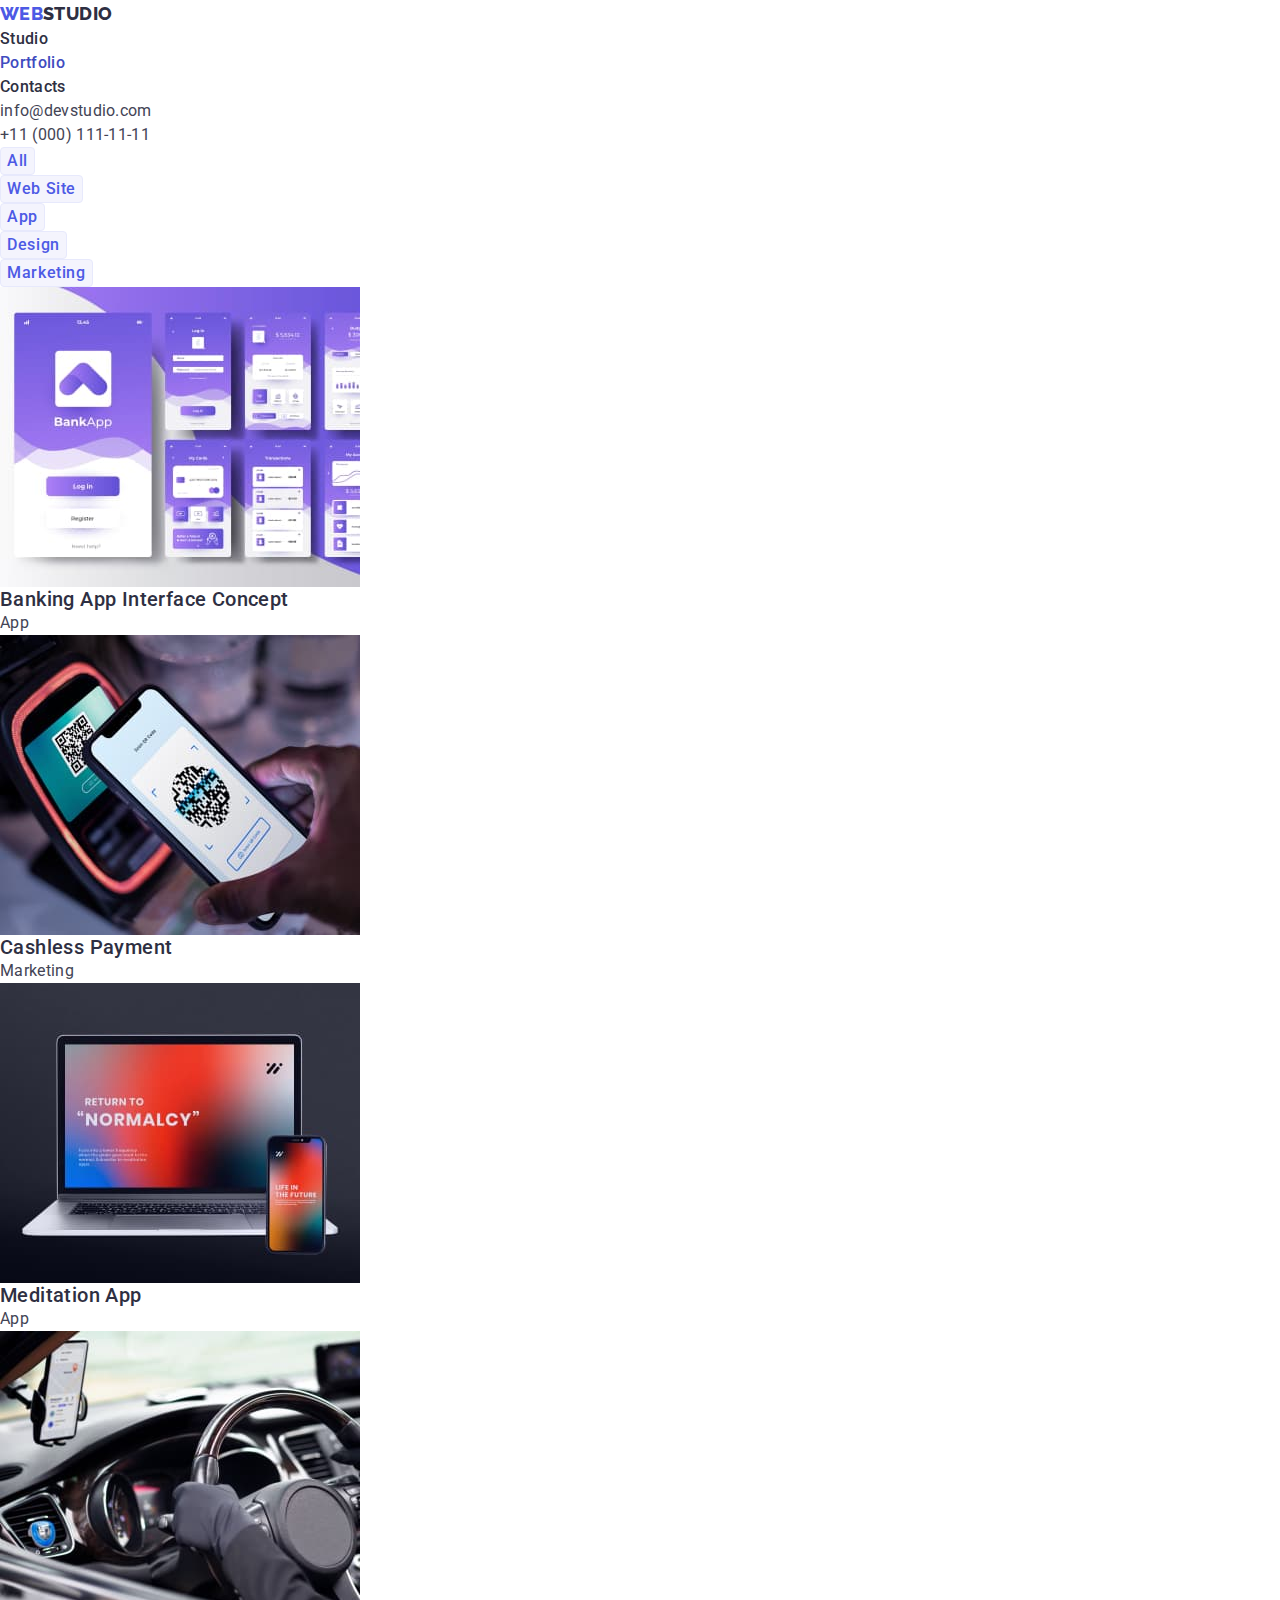
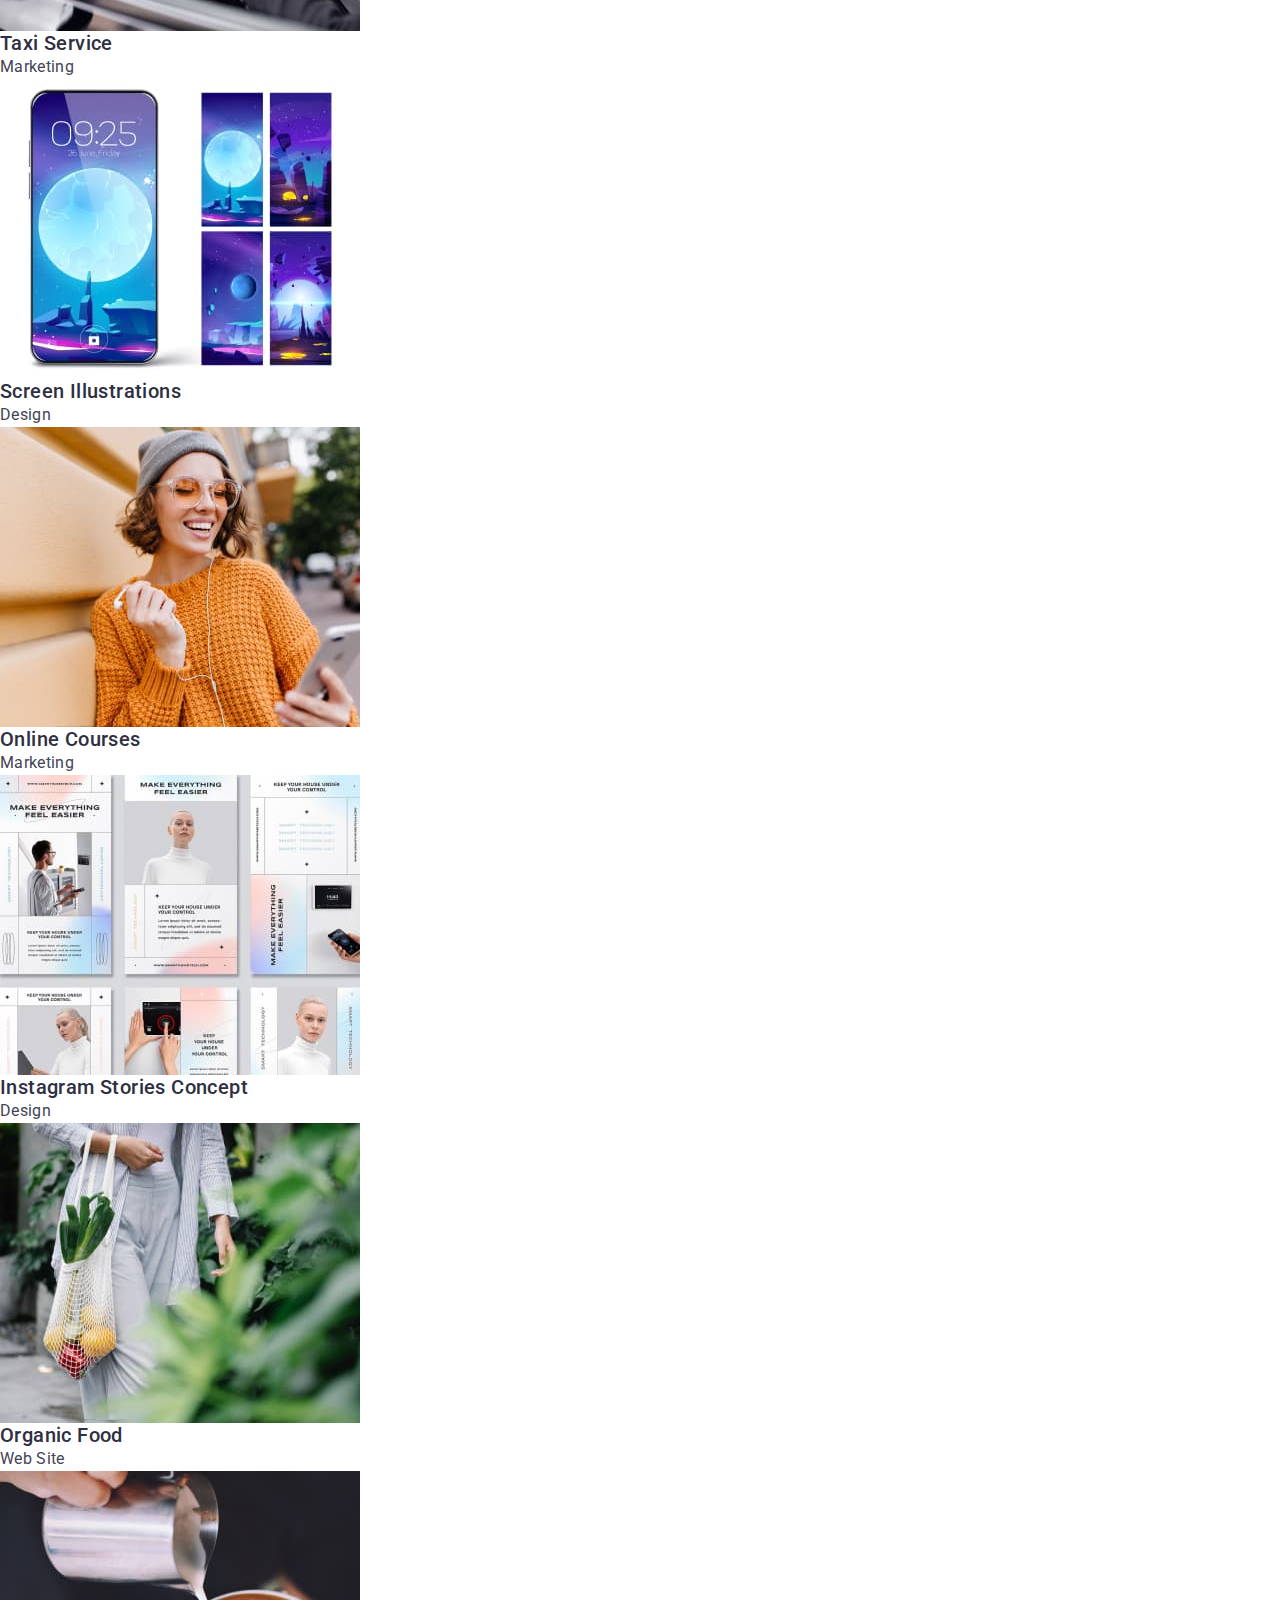
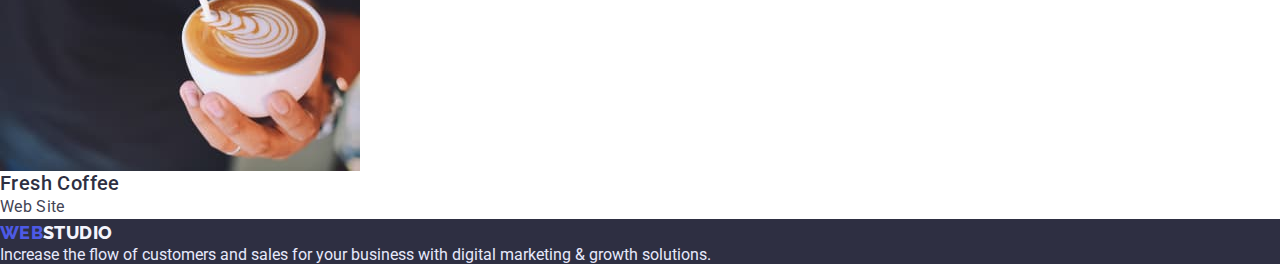
==== portfolio.html @ 9b39dc1b "18.01.2023" ====
<!DOCTYPE html>

<html lang="en">
  <head>
    <meta charset="UTF-8" />
    <meta http-equiv="X-UA-Compatible" content="IE=edge" />
    <meta name="viewport" content="width=device-width, initial-scale=1.0" />
    <title>Portfolio</title>

    <link rel="preconnect" href="https://fonts.googleapis.com" />
    <link rel="preconnect" href="https://fonts.gstatic.com" crossorigin />
    <link
      href="https://fonts.googleapis.com/css2?family=Raleway:wght@800&family=Roboto:wght@400;500;700;900&display=swap"
      rel="stylesheet"
    />

    <link
      rel="stylesheet"
      href="https://cdn.jsdelivr.net/npm/modern-normalize@1.1.0/modern-normalize.min.css"
    />
    <link rel="stylesheet" href="./css/style.css" />
  </head>
  <body>
    <header>
      <!--Navigation-->
      <nav>
        <!--Logo-->
        <a href="./index.html" class="link logo-part-one"
          >Web<span class="logo-part-two-header">Studio</span></a
        >
        <ul class="list">
          <li><a href="./index.html" class="link nav-link">Studio</a></li>
          <li><a href="./portfolio.html" class="link nav-link nav-link-active">Portfolio</a></li>
          <li><a href="" class="link nav-link">Contacts</a></li>
        </ul>
      </nav>
      <!--Contacts-->
      <address class="contacts">
        <ul class="list">
          <li>
            <a href="mailto:info@devstudio.com" class="link contact-link">info@devstudio.com</a>
          </li>
          <li><a href="tel:+110001111111" class="link contact-link">+11 (000) 111-11-11</a></li>
        </ul>
      </address>
    </header>

    <main>
      <!--Project Cards-->
      <section>
        <h1 class="visually-hidden">Projects Card</h1>
        <!--Filters-->
        <ul class="list">
          <li><button type="button" class="btn filter-btn">All</button></li>
          <li><button type="button" class="btn filter-btn">Web Site</button></li>
          <li><button type="button" class="btn filter-btn">App</button></li>
          <li><button type="button" class="btn filter-btn">Design</button></li>
          <li><button type="button" class="btn filter-btn">Marketing</button></li>
        </ul>
        <!--Project Cards-->
        <ul class="list">
          <li>
            <img
              src="./images/projects/card-img1.jpg"
              alt="Banking App Interface Concept"
              width="360"
              height="300"
            />
            <h2 class="card-title">Banking App Interface Concept</h2>
            <p class="card-descript">App</p>
          </li>
          <li>
            <img
              src="./images/projects/card-img2.jpg"
              alt="Cashless Payment"
              width="360"
              height="300"
            />
            <h2 class="card-title">Cashless Payment</h2>
            <p class="card-descript">Marketing</p>
          </li>
          <li>
            <img
              src="./images/projects/card-img3.jpg"
              alt="Meditation App"
              width="360"
              height="300"
            />
            <h2 class="card-title">Meditation App</h2>
            <p class="card-descript">App</p>
          </li>
          <li>
            <img
              src="./images/projects/card-img4.jpg"
              alt="Taxi Service"
              width="360"
              height="300"
            />
            <h2 class="card-title">Taxi Service</h2>
            <p class="card-descript">Marketing</p>
          </li>
          <li>
            <img
              src="./images/projects/card-img5.jpg"
              alt="Screen Illustrations"
              width="360"
              height="300"
            />
            <h2 class="card-title">Screen Illustrations</h2>
            <p class="card-descript">Design</p>
          </li>
          <li>
            <img
              src="./images/projects/card-img6.jpg"
              alt="Online Courses"
              width="360"
              height="300"
            />
            <h2 class="card-title">Online Courses</h2>
            <p class="card-descript">Marketing</p>
          </li>
          <li>
            <img
              src="./images/projects/card-img7.jpg"
              alt="Instagram Stories Concept"
              width="360"
              height="300"
            />
            <h2 class="card-title">Instagram Stories Concept</h2>
            <p class="card-descript">Design</p>
          </li>
          <li>
            <img
              src="./images/projects/card-img8.jpg"
              alt="Organic Food"
              width="360"
              height="300"
            />
            <h2 class="card-title">Organic Food</h2>
            <p class="card-descript">Web Site</p>
          </li>
          <li>
            <img
              src="./images/projects/card-img9.jpg"
              alt="Fresh Coffee"
              width="360"
              height="300"
            />
            <h2 class="card-title">Fresh Coffee</h2>
            <p class="card-descript">Web Site</p>
          </li>
        </ul>
      </section>
    </main>

    <footer class="page-footer">
      <!--Logo-->
      <a href="./index.html" class="link logo-part-one"
        >Web<span class="logo-part-two-footer">Studio</span></a
      >
      <p class="footer-descript">
        Increase the flow of customers and sales for your business with digital marketing & growth
        solutions.
      </p>
    </footer>
  </body>
</html>
---- css/style.css ----
:root {
    --body-background-color: #ffffff;
    --slate-color: #434455;
    --navy-blue-color: #2E2F42;
    --ocean-color: #404BBF;
    --iris-color: #4D5AE5;
    --cloud-color: #F4F4FD;
    --cornflower-color: #E7E9FC
}

body {
    font-family: Roboto, sans-serif;
    /* font-size: 16px; */
    color: var(--navy-blue-color);
    background-color: var(--body-background-color);
}

h1,
h2, 
h3,
p {
    margin-top: 0;
    margin-bottom: 0;
}

ul {
    margin-top: 0;
    margin-bottom: 0;
    padding-left: 0;
}

img {
    display: block;
}

/* Logo */
.logo-part-one {
    color: var(--iris-color);
    font-family: Raleway;
    font-weight: 800;
    font-size: 18px;
    line-height: 1.17;
    text-transform: uppercase;
    letter-spacing: 0.03em;
}

.logo-part-two-header {
    color: var(--navy-blue-color);
}

.logo-part-two-footer {
    color: var(--cloud-color);
}

.list {
    list-style: none;
}

/* Navigation */
.nav-list {

}

/* Page Header */
.page-header {
    background-color: var(--navy-blue-color);
}

.page-header-title {
    font-weight: 700;
    font-size: 56px;
    line-height: 1.07;
    letter-spacing: 0.02em;
    color: var(--body-background-color);
}

/* Page Footer */
.page-footer {
    background-color: var(--navy-blue-color);
}



.footer-descript {
    color: var(--cornflower-color);
}

/*---Links---*/
.link {
    text-decoration: none;
    line-height: 1.5;
    letter-spacing: 0.02em;
}

.link:hover,
.link:focus {
    color: var(--ocean-color);
}

.nav-link {
    font-weight: 500;
    color: var(--navy-blue-color);
}

.nav-link-active {
    color: var(--ocean-color);
}

.contacts {
    font-style: normal;
}

.contact-link {
    color: var(--slate-color);
}

/*---Buttons---*/
.btn {
    cursor: pointer;
    font-weight: 500;
    line-height: 1.5;
    letter-spacing: 0.04em;
    border-radius: 4px;
    border: none;
}

.main-btn {
    color: var(--body-background-color);
    background-color: var(--iris-color);
    box-shadow: 0px 4px 4px rgba(0, 0, 0, 0.15);
}

.main-btn:hover,
.main-btn:focus {
    background-color: var(--ocean-color);
}

.filter-btn {
    color: var(--iris-color);
    background-color: var(--cloud-color);
    border: 1px solid var(--cornflower-color);
}

.filter-btn:hover,
.filter-btn:focus {
    color: var(--body-background-color);
    background-color: var(--ocean-color);
    box-shadow: 0px 3px 1px rgba(0, 0, 0, 0.1), 0px 2px 1px rgba(0, 0, 0, 0.08), 0px 2px 2px rgba(0, 0, 0, 0.12);
}

/*---Cards---*/
.card-title {
    font-weight: 500;
    font-size: 20px;
    line-height: 1.2;
    letter-spacing: 0.02em;
}

.card-descript {
    line-height: 1.5;
    letter-spacing: 0.02em;
    color: var(--slate-color);
}

/*---Parts---*/
.part-title {
    font-weight: 700;
    font-size: 36px;
    line-height: 1.11;
    letter-spacing: 0.02em;
    text-transform: capitalize;
}

.part-title-hidden {
    opacity: 0;
}

/*--Sergey Korobka - Part hidden--*/
.visually-hidden {
    position: absolute;
    white-space: nowrap;
    width: 1px;
    height: 1px;
    overflow: hidden;
    border: 0;
    padding: 0;
    clip: rect(0 0 0 0);
    clip-path: inset(50%);
    margin: -1px;
}
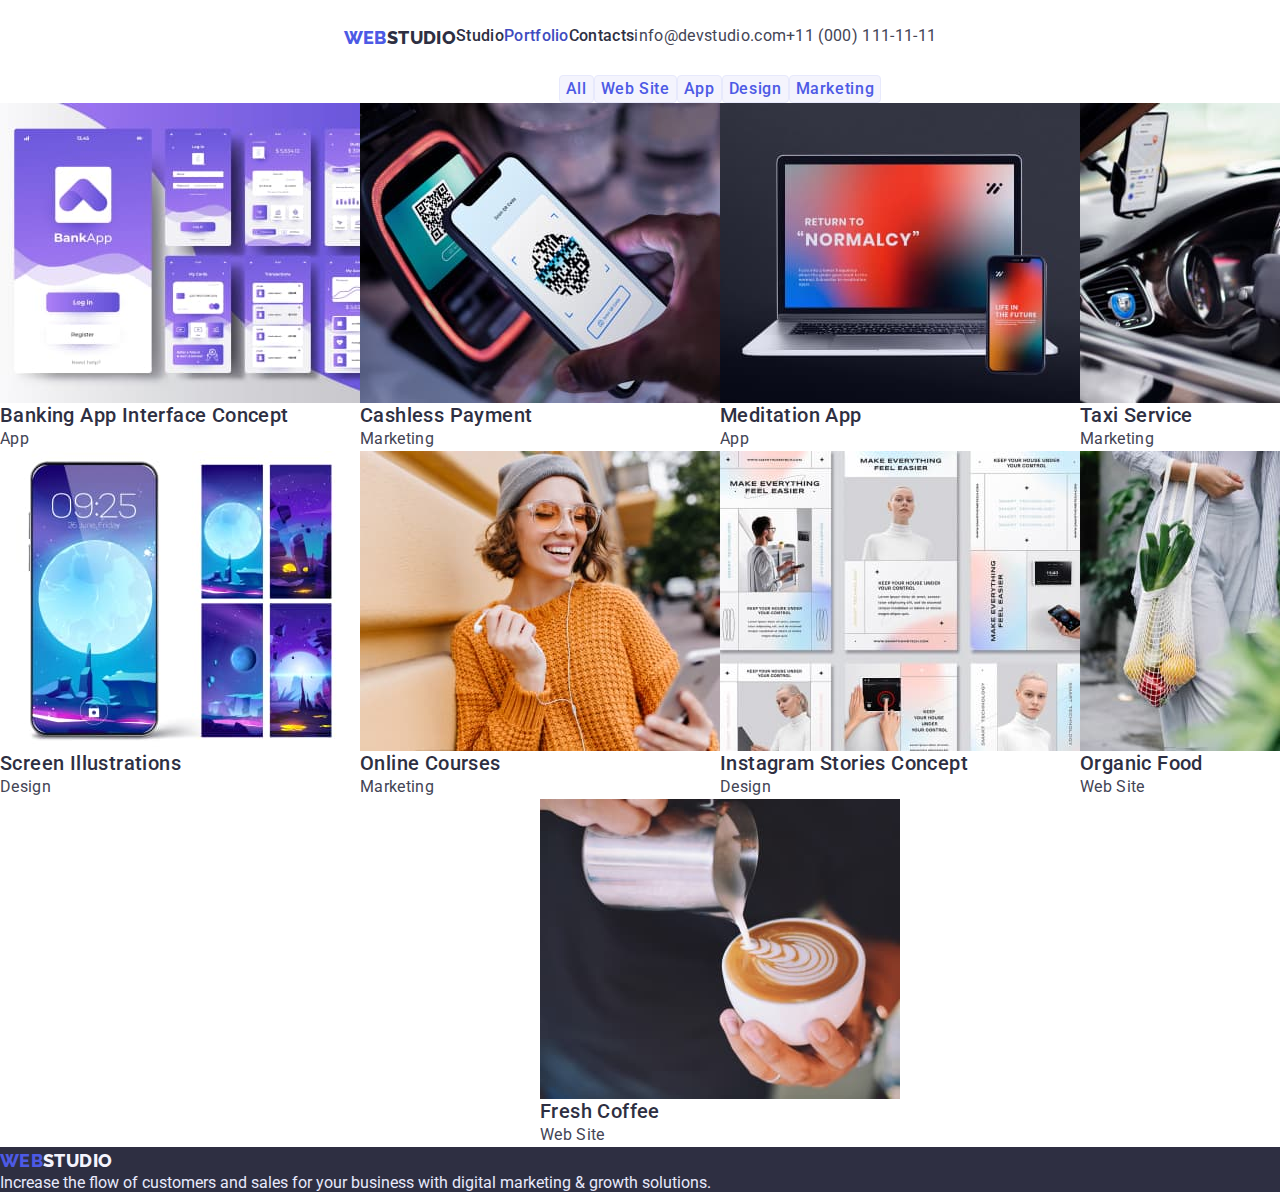
==== commit 365284d4: "19.01.2023" ====
--- a/portfolio.html
+++ b/portfolio.html
@@ -20,136 +20,177 @@
     />
     <link rel="stylesheet" href="./css/style.css" />
   </head>
+
   <body>
-    <header>
+    <header class="navigation">
       <!--Navigation-->
-      <nav>
+      <nav class="menu">
         <!--Logo-->
         <a href="./index.html" class="link logo-part-one"
           >Web<span class="logo-part-two-header">Studio</span></a
         >
-        <ul class="list">
-          <li><a href="./index.html" class="link nav-link">Studio</a></li>
-          <li><a href="./portfolio.html" class="link nav-link nav-link-active">Portfolio</a></li>
-          <li><a href="" class="link nav-link">Contacts</a></li>
+
+        <ul class="menu-items">
+          <li class="menu-item">
+            <a href="./index.html" class="link nav-link">Studio</a>
+          </li>
+
+          <li class="menu-item">
+            <a href="./portfolio.html" class="link nav-link nav-link-active"
+              >Portfolio</a
+            >
+          </li>
+
+          <li class="menu-item">
+            <a href="" class="link nav-link">Contacts</a>
+          </li>
         </ul>
       </nav>
+
       <!--Contacts-->
       <address class="contacts">
-        <ul class="list">
-          <li>
-            <a href="mailto:info@devstudio.com" class="link contact-link">info@devstudio.com</a>
-          </li>
-          <li><a href="tel:+110001111111" class="link contact-link">+11 (000) 111-11-11</a></li>
+        <ul class="contact-items">
+          <li class="contact-item">
+            <a href="mailto:info@devstudio.com" class="link contact-link"
+              >info@devstudio.com</a
+            >
+          </li>
+
+          <li class="contact-item">
+            <a href="tel:+110001111111" class="link contact-link"
+              >+11 (000) 111-11-11</a
+            >
+          </li>
         </ul>
       </address>
     </header>
 
     <main>
-      <!--Project Cards-->
-      <section>
-        <h1 class="visually-hidden">Projects Card</h1>
-        <!--Filters-->
-        <ul class="list">
-          <li><button type="button" class="btn filter-btn">All</button></li>
-          <li><button type="button" class="btn filter-btn">Web Site</button></li>
-          <li><button type="button" class="btn filter-btn">App</button></li>
-          <li><button type="button" class="btn filter-btn">Design</button></li>
-          <li><button type="button" class="btn filter-btn">Marketing</button></li>
-        </ul>
-        <!--Project Cards-->
-        <ul class="list">
-          <li>
-            <img
-              src="./images/projects/card-img1.jpg"
-              alt="Banking App Interface Concept"
-              width="360"
-              height="300"
-            />
-            <h2 class="card-title">Banking App Interface Concept</h2>
-            <p class="card-descript">App</p>
-          </li>
-          <li>
-            <img
-              src="./images/projects/card-img2.jpg"
-              alt="Cashless Payment"
-              width="360"
-              height="300"
-            />
-            <h2 class="card-title">Cashless Payment</h2>
-            <p class="card-descript">Marketing</p>
-          </li>
-          <li>
-            <img
-              src="./images/projects/card-img3.jpg"
-              alt="Meditation App"
-              width="360"
-              height="300"
-            />
-            <h2 class="card-title">Meditation App</h2>
-            <p class="card-descript">App</p>
-          </li>
-          <li>
-            <img
-              src="./images/projects/card-img4.jpg"
-              alt="Taxi Service"
-              width="360"
-              height="300"
-            />
-            <h2 class="card-title">Taxi Service</h2>
-            <p class="card-descript">Marketing</p>
-          </li>
-          <li>
-            <img
-              src="./images/projects/card-img5.jpg"
-              alt="Screen Illustrations"
-              width="360"
-              height="300"
-            />
-            <h2 class="card-title">Screen Illustrations</h2>
-            <p class="card-descript">Design</p>
-          </li>
-          <li>
-            <img
-              src="./images/projects/card-img6.jpg"
-              alt="Online Courses"
-              width="360"
-              height="300"
-            />
-            <h2 class="card-title">Online Courses</h2>
-            <p class="card-descript">Marketing</p>
-          </li>
-          <li>
-            <img
-              src="./images/projects/card-img7.jpg"
-              alt="Instagram Stories Concept"
-              width="360"
-              height="300"
-            />
-            <h2 class="card-title">Instagram Stories Concept</h2>
-            <p class="card-descript">Design</p>
-          </li>
-          <li>
-            <img
-              src="./images/projects/card-img8.jpg"
-              alt="Organic Food"
-              width="360"
-              height="300"
-            />
-            <h2 class="card-title">Organic Food</h2>
-            <p class="card-descript">Web Site</p>
-          </li>
-          <li>
-            <img
-              src="./images/projects/card-img9.jpg"
-              alt="Fresh Coffee"
-              width="360"
-              height="300"
-            />
-            <h2 class="card-title">Fresh Coffee</h2>
-            <p class="card-descript">Web Site</p>
-          </li>
-        </ul>
+      <!--Portfolio Cards-->
+      <section class="portfolio">
+        <div class="container">
+          <h1 class="visually-hidden">Portfolio Card</h1>
+          <!--Filters-->
+          <ul class="filter-items">
+            <li class="filter-item">
+              <button type="button" class="btn filter-btn">All</button>
+            </li>
+            <li class="filter-item">
+              <button type="button" class="btn filter-btn">Web Site</button>
+            </li>
+            <li class="filter-item">
+              <button type="button" class="btn filter-btn">App</button>
+            </li>
+            <li class="filter-item">
+              <button type="button" class="btn filter-btn">Design</button>
+            </li>
+            <li class="filter-item">
+              <button type="button" class="btn filter-btn">Marketing</button>
+            </li>
+          </ul>
+
+          <!--Project Cards-->
+          <ul class="portfolio-card-items">
+            <li class="portfolio-card-item">
+              <img
+                src="./images/projects/card-img1.jpg"
+                alt="Banking App Interface Concept"
+                width="360"
+                height="300"
+              />
+              <h2 class="card-title">Banking App Interface Concept</h2>
+              <p class="card-descript">App</p>
+            </li>
+
+            <li class="project-card-item">
+              <img
+                src="./images/projects/card-img2.jpg"
+                alt="Cashless Payment"
+                width="360"
+                height="300"
+              />
+              <h2 class="card-title">Cashless Payment</h2>
+              <p class="card-descript">Marketing</p>
+            </li>
+
+            <li class="project-card-item">
+              <img
+                src="./images/projects/card-img3.jpg"
+                alt="Meditation App"
+                width="360"
+                height="300"
+              />
+              <h2 class="card-title">Meditation App</h2>
+              <p class="card-descript">App</p>
+            </li>
+
+            <li class="project-card-item">
+              <img
+                src="./images/projects/card-img4.jpg"
+                alt="Taxi Service"
+                width="360"
+                height="300"
+              />
+              <h2 class="card-title">Taxi Service</h2>
+              <p class="card-descript">Marketing</p>
+            </li>
+
+            <li class="project-card-item">
+              <img
+                src="./images/projects/card-img5.jpg"
+                alt="Screen Illustrations"
+                width="360"
+                height="300"
+              />
+              <h2 class="card-title">Screen Illustrations</h2>
+              <p class="card-descript">Design</p>
+            </li>
+
+            <li class="project-card-item">
+              <img
+                src="./images/projects/card-img6.jpg"
+                alt="Online Courses"
+                width="360"
+                height="300"
+              />
+              <h2 class="card-title">Online Courses</h2>
+              <p class="card-descript">Marketing</p>
+            </li>
+
+            <li class="project-card-item">
+              <img
+                src="./images/projects/card-img7.jpg"
+                alt="Instagram Stories Concept"
+                width="360"
+                height="300"
+              />
+              <h2 class="card-title">Instagram Stories Concept</h2>
+              <p class="card-descript">Design</p>
+            </li>
+
+            <li class="project-card-item">
+              <img
+                src="./images/projects/card-img8.jpg"
+                alt="Organic Food"
+                width="360"
+                height="300"
+              />
+              <h2 class="card-title">Organic Food</h2>
+              <p class="card-descript">Web Site</p>
+            </li>
+
+            <li class="project-card-item">
+              <img
+                src="./images/projects/card-img9.jpg"
+                alt="Fresh Coffee"
+                width="360"
+                height="300"
+              />
+              <h2 class="card-title">Fresh Coffee</h2>
+              <p class="card-descript">Web Site</p>
+            </li>
+          </ul>
+        </div>
       </section>
     </main>
 
@@ -158,9 +199,10 @@
       <a href="./index.html" class="link logo-part-one"
         >Web<span class="logo-part-two-footer">Studio</span></a
       >
+
       <p class="footer-descript">
-        Increase the flow of customers and sales for your business with digital marketing & growth
-        solutions.
+        Increase the flow of customers and sales for your business with digital
+        marketing & growth solutions.
       </p>
     </footer>
   </body>
--- a/css/style.css
+++ b/css/style.css
@@ -27,6 +27,8 @@
     margin-top: 0;
     margin-bottom: 0;
     padding-left: 0;
+
+    list-style: none;
 }
 
 img {
@@ -52,18 +54,31 @@
     color: var(--cloud-color);
 }
 
-.list {
-    list-style: none;
-}
-
 /* Navigation */
-.nav-list {
-
+.navigation {
+    display: flex;
+    justify-content: center;
+    padding-top: 24px;
+    padding-bottom: 24px;
+}
+
+.menu {
+    display: flex;
+}
+
+.menu-items {
+    display: flex;
+}
+
+.contact-items {
+    display: flex;
 }
 
 /* Page Header */
 .page-header {
     background-color: var(--navy-blue-color);
+    padding-top: 188px;
+    padding-bottom: 188px;
 }
 
 .page-header-title {
@@ -78,8 +93,6 @@
 .page-footer {
     background-color: var(--navy-blue-color);
 }
-
-
 
 .footer-descript {
     color: var(--cornflower-color);
@@ -124,14 +137,14 @@
     border: none;
 }
 
-.main-btn {
+.page-header-btn {
     color: var(--body-background-color);
     background-color: var(--iris-color);
     box-shadow: 0px 4px 4px rgba(0, 0, 0, 0.15);
 }
 
-.main-btn:hover,
-.main-btn:focus {
+.page-header-btn:hover,
+.page-header-btn:focus {
     background-color: var(--ocean-color);
 }
 
@@ -148,6 +161,49 @@
     box-shadow: 0px 3px 1px rgba(0, 0, 0, 0.1), 0px 2px 1px rgba(0, 0, 0, 0.08), 0px 2px 2px rgba(0, 0, 0, 0.12);
 }
 
+/* Features section */
+.features-card-items {
+    display: flex;
+}
+
+/* Directions section - What Are We Doing */
+.direction-items {
+    display: flex;
+}
+
+/* Our Teams */
+.team {
+    background-color: var(--cloud-color);
+}
+
+.team-card-items {
+    display: flex;
+}
+
+/* Portfolio */
+.portfolio {
+
+}
+
+.filter-items {
+    display: flex;
+    justify-content: center;
+}
+
+.filter-item {
+
+}
+
+.portfolio-card-items {
+    display: flex;
+    flex-wrap: wrap;
+    justify-content: center;
+}
+
+.portfolio-card-item {
+
+}
+
 /*---Cards---*/
 .card-title {
     font-weight: 500;
@@ -169,10 +225,6 @@
     line-height: 1.11;
     letter-spacing: 0.02em;
     text-transform: capitalize;
-}
-
-.part-title-hidden {
-    opacity: 0;
 }
 
 /*--Sergey Korobka - Part hidden--*/
@@ -187,4 +239,18 @@
     clip: rect(0 0 0 0);
     clip-path: inset(50%);
     margin: -1px;
+}
+
+/* ========== */
+.container {
+    /* ??? */
+    width: 1440px;
+    margin-left: auto;
+    margin-right: auto;
+    /* padding-left: 15px;
+    padding-right: 15px; */
+}
+
+.main-container {
+    width: 494px;
 }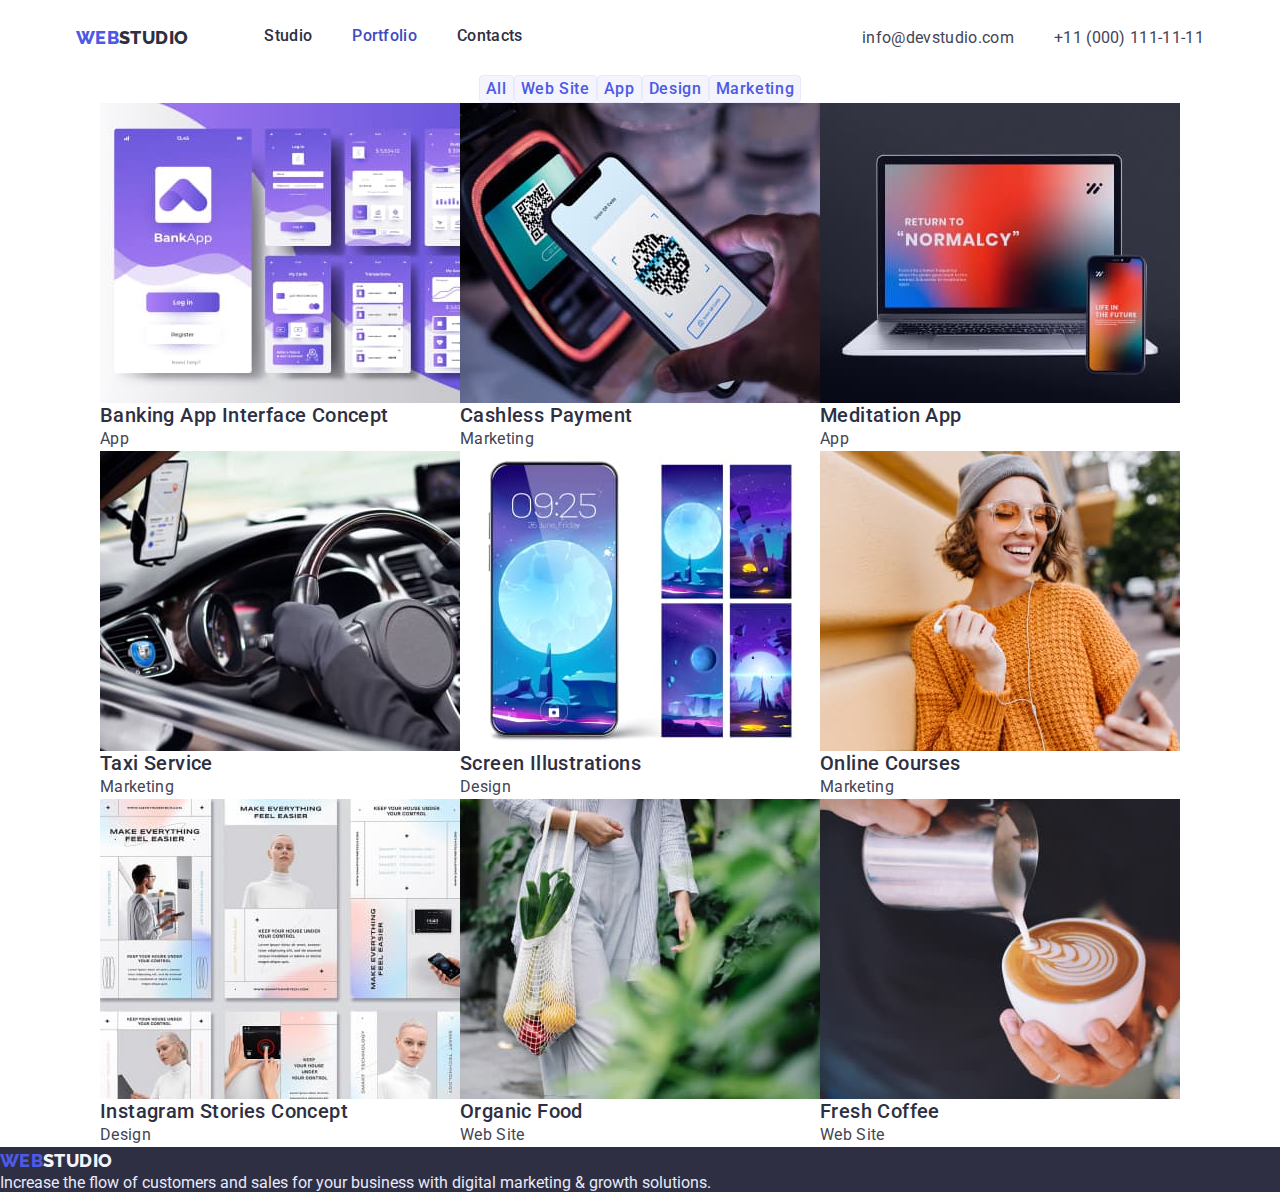
==== commit 4ac981e7: "19.01.2023" ====
--- a/portfolio.html
+++ b/portfolio.html
@@ -22,47 +22,49 @@
   </head>
 
   <body>
-    <header class="navigation">
-      <!--Navigation-->
-      <nav class="menu">
-        <!--Logo-->
-        <a href="./index.html" class="link logo-part-one"
-          >Web<span class="logo-part-two-header">Studio</span></a
-        >
-
-        <ul class="menu-items">
-          <li class="menu-item">
-            <a href="./index.html" class="link nav-link">Studio</a>
-          </li>
-
-          <li class="menu-item">
-            <a href="./portfolio.html" class="link nav-link nav-link-active"
-              >Portfolio</a
-            >
-          </li>
-
-          <li class="menu-item">
-            <a href="" class="link nav-link">Contacts</a>
-          </li>
-        </ul>
-      </nav>
-
-      <!--Contacts-->
-      <address class="contacts">
-        <ul class="contact-items">
-          <li class="contact-item">
-            <a href="mailto:info@devstudio.com" class="link contact-link"
-              >info@devstudio.com</a
-            >
-          </li>
-
-          <li class="contact-item">
-            <a href="tel:+110001111111" class="link contact-link"
-              >+11 (000) 111-11-11</a
-            >
-          </li>
-        </ul>
-      </address>
+    <header>
+      <div class="container navigation">
+        <!--Navigation-->
+        <nav class="menu">
+          <!--Logo-->
+          <a href="./index.html" class="link logo-part-one"
+            >Web<span class="logo-part-two-header">Studio</span></a
+          >
+
+          <ul class="menu-items">
+            <li class="menu-item">
+              <a href="./index.html" class="link nav-link">Studio</a>
+            </li>
+
+            <li class="menu-item">
+              <a href="./portfolio.html" class="link nav-link nav-link-active"
+                >Portfolio</a
+              >
+            </li>
+
+            <li class="menu-item">
+              <a href="" class="link nav-link">Contacts</a>
+            </li>
+          </ul>
+        </nav>
+
+        <!--Contacts-->
+        <address class="contacts">
+          <ul class="contact-items">
+            <li class="contact-item">
+              <a href="mailto:info@devstudio.com" class="link contact-link"
+                >info@devstudio.com</a
+              >
+            </li>
+
+            <li class="contact-item">
+              <a href="tel:+110001111111" class="link contact-link"
+                >+11 (000) 111-11-11</a
+              >
+            </li>
+          </ul>
+        </address>
+      </div>
     </header>
 
     <main>
--- a/css/style.css
+++ b/css/style.css
@@ -44,6 +44,7 @@
     line-height: 1.17;
     text-transform: uppercase;
     letter-spacing: 0.03em;
+    margin-right: 76px;
 }
 
 .logo-part-two-header {
@@ -57,11 +58,21 @@
 /* Navigation */
 .navigation {
     display: flex;
-    justify-content: center;
+    align-items: center;
     padding-top: 24px;
     padding-bottom: 24px;
 }
 
+.nav-link {
+    font-weight: 500;
+    color: var(--navy-blue-color);
+}
+
+.nav-link-active {
+    color: var(--ocean-color);
+}
+
+/* Menu */
 .menu {
     display: flex;
 }
@@ -70,15 +81,21 @@
     display: flex;
 }
 
+.menu-item:not(:last-child) {
+    margin-right: 40px;
+}
+
 .contact-items {
     display: flex;
 }
 
+.contact-item:not(:last-child) {
+    margin-right: 40px;
+}
+
 /* Page Header */
-.page-header {
+.studio-page-header {
     background-color: var(--navy-blue-color);
-    padding-top: 188px;
-    padding-bottom: 188px;
 }
 
 .page-header-title {
@@ -87,6 +104,7 @@
     line-height: 1.07;
     letter-spacing: 0.02em;
     color: var(--body-background-color);
+    text-align: center;
 }
 
 /* Page Footer */
@@ -110,17 +128,9 @@
     color: var(--ocean-color);
 }
 
-.nav-link {
-    font-weight: 500;
-    color: var(--navy-blue-color);
-}
-
-.nav-link-active {
-    color: var(--ocean-color);
-}
-
 .contacts {
     font-style: normal;
+    margin-left: auto;
 }
 
 .contact-link {
@@ -162,6 +172,10 @@
 }
 
 /* Features section */
+.features {
+
+}
+
 .features-card-items {
     display: flex;
 }
@@ -243,14 +257,9 @@
 
 /* ========== */
 .container {
-    /* ??? */
-    width: 1440px;
+    width: 1158px;
+    padding-left: 15px;
+    padding-right: 15px;
     margin-left: auto;
     margin-right: auto;
-    /* padding-left: 15px;
-    padding-right: 15px; */
-}
-
-.main-container {
-    width: 494px;
 }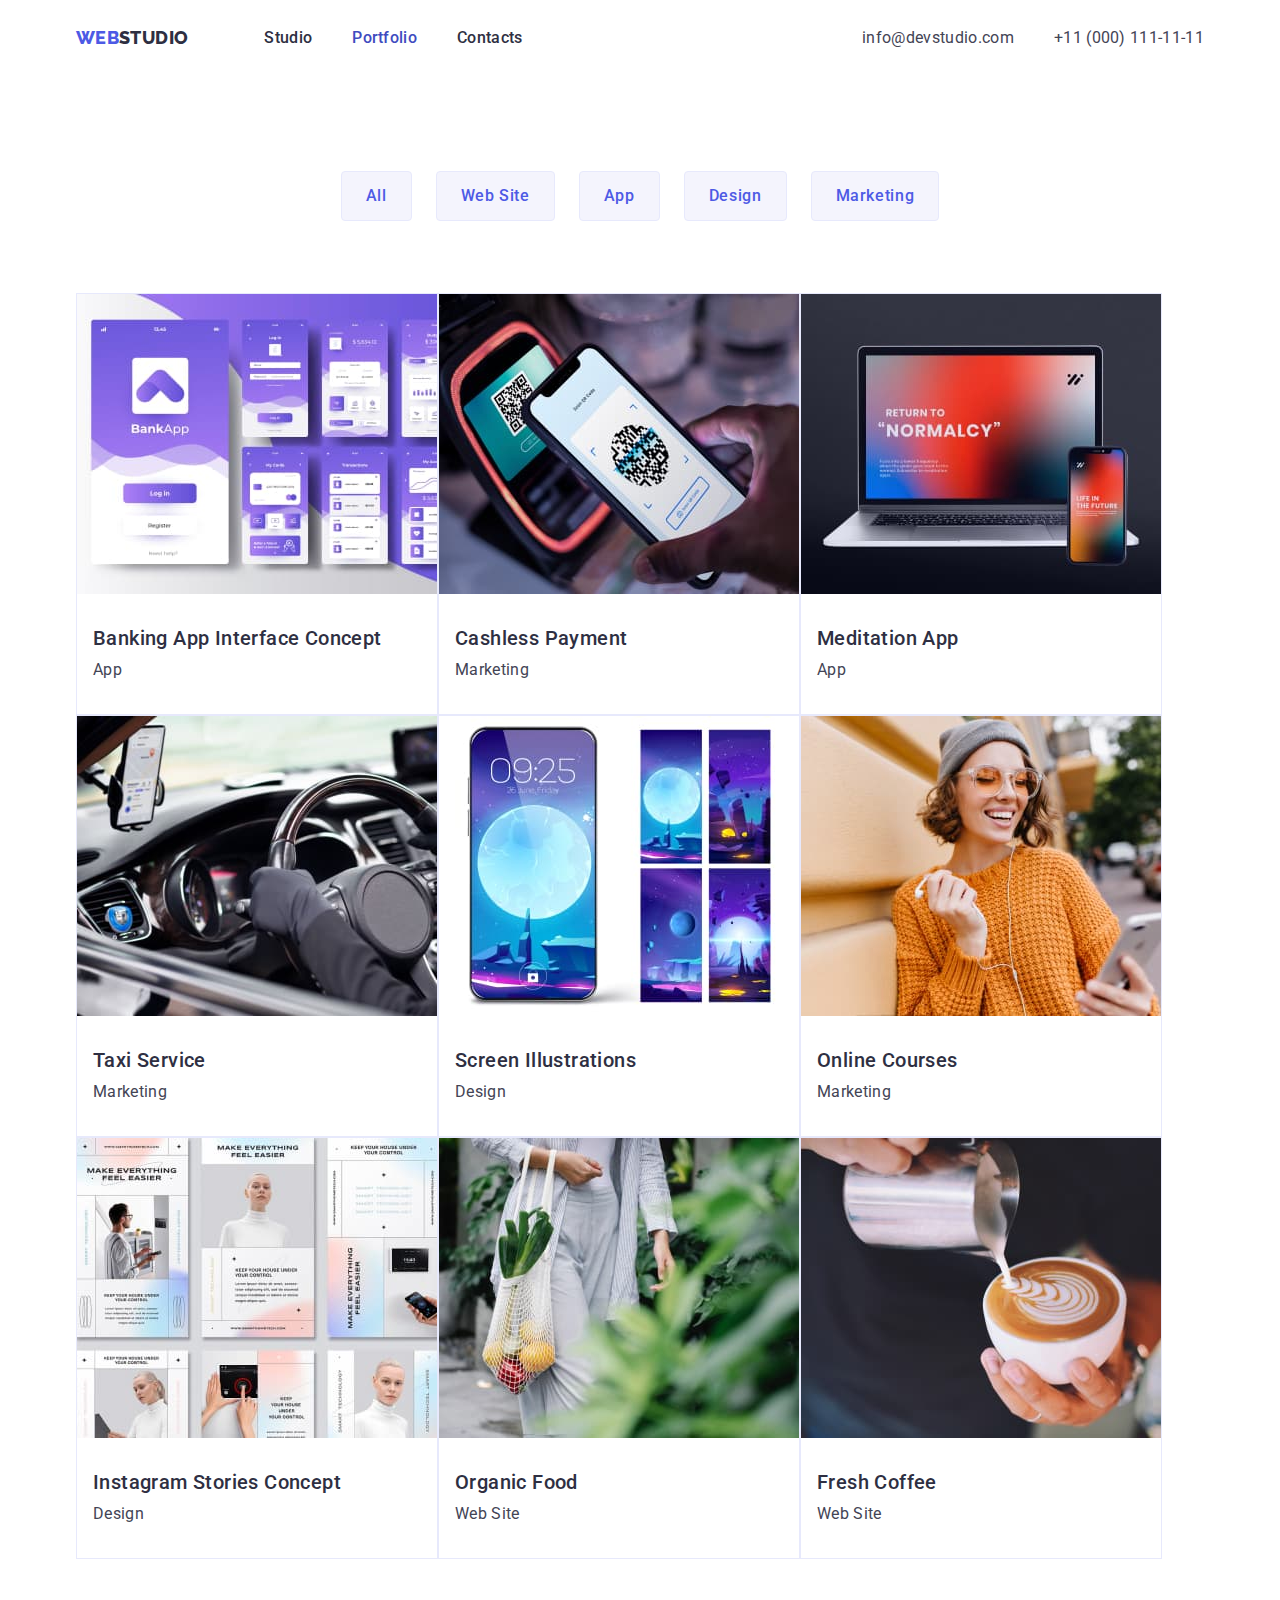
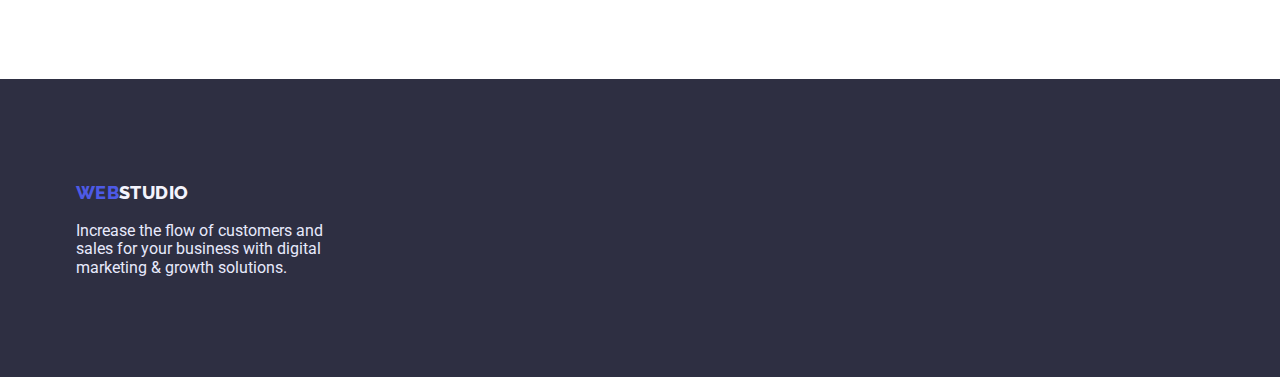
==== commit d5815717: "20.01.2023" ====
--- a/portfolio.html
+++ b/portfolio.html
@@ -71,141 +71,165 @@
       <!--Portfolio Cards-->
       <section class="portfolio">
         <div class="container">
-          <h1 class="visually-hidden">Portfolio Card</h1>
-          <!--Filters-->
-          <ul class="filter-items">
-            <li class="filter-item">
-              <button type="button" class="btn filter-btn">All</button>
-            </li>
-            <li class="filter-item">
-              <button type="button" class="btn filter-btn">Web Site</button>
-            </li>
-            <li class="filter-item">
-              <button type="button" class="btn filter-btn">App</button>
-            </li>
-            <li class="filter-item">
-              <button type="button" class="btn filter-btn">Design</button>
-            </li>
-            <li class="filter-item">
-              <button type="button" class="btn filter-btn">Marketing</button>
-            </li>
-          </ul>
-
-          <!--Project Cards-->
-          <ul class="portfolio-card-items">
-            <li class="portfolio-card-item">
-              <img
-                src="./images/projects/card-img1.jpg"
-                alt="Banking App Interface Concept"
-                width="360"
-                height="300"
-              />
-              <h2 class="card-title">Banking App Interface Concept</h2>
-              <p class="card-descript">App</p>
-            </li>
-
-            <li class="project-card-item">
-              <img
-                src="./images/projects/card-img2.jpg"
-                alt="Cashless Payment"
-                width="360"
-                height="300"
-              />
-              <h2 class="card-title">Cashless Payment</h2>
-              <p class="card-descript">Marketing</p>
-            </li>
-
-            <li class="project-card-item">
-              <img
-                src="./images/projects/card-img3.jpg"
-                alt="Meditation App"
-                width="360"
-                height="300"
-              />
-              <h2 class="card-title">Meditation App</h2>
-              <p class="card-descript">App</p>
-            </li>
-
-            <li class="project-card-item">
-              <img
-                src="./images/projects/card-img4.jpg"
-                alt="Taxi Service"
-                width="360"
-                height="300"
-              />
-              <h2 class="card-title">Taxi Service</h2>
-              <p class="card-descript">Marketing</p>
-            </li>
-
-            <li class="project-card-item">
-              <img
-                src="./images/projects/card-img5.jpg"
-                alt="Screen Illustrations"
-                width="360"
-                height="300"
-              />
-              <h2 class="card-title">Screen Illustrations</h2>
-              <p class="card-descript">Design</p>
-            </li>
-
-            <li class="project-card-item">
-              <img
-                src="./images/projects/card-img6.jpg"
-                alt="Online Courses"
-                width="360"
-                height="300"
-              />
-              <h2 class="card-title">Online Courses</h2>
-              <p class="card-descript">Marketing</p>
-            </li>
-
-            <li class="project-card-item">
-              <img
-                src="./images/projects/card-img7.jpg"
-                alt="Instagram Stories Concept"
-                width="360"
-                height="300"
-              />
-              <h2 class="card-title">Instagram Stories Concept</h2>
-              <p class="card-descript">Design</p>
-            </li>
-
-            <li class="project-card-item">
-              <img
-                src="./images/projects/card-img8.jpg"
-                alt="Organic Food"
-                width="360"
-                height="300"
-              />
-              <h2 class="card-title">Organic Food</h2>
-              <p class="card-descript">Web Site</p>
-            </li>
-
-            <li class="project-card-item">
-              <img
-                src="./images/projects/card-img9.jpg"
-                alt="Fresh Coffee"
-                width="360"
-                height="300"
-              />
-              <h2 class="card-title">Fresh Coffee</h2>
-              <p class="card-descript">Web Site</p>
-            </li>
-          </ul>
+          <div class="border portfolio-wrapper">
+            <h1 class="visually-hidden">Portfolio Card</h1>
+            <!--Filters-->
+            <ul class="filter-items">
+              <li class="filter-item">
+                <button type="button" class="btn filter-btn">All</button>
+              </li>
+              <li class="filter-item">
+                <button type="button" class="btn filter-btn">Web Site</button>
+              </li>
+              <li class="filter-item">
+                <button type="button" class="btn filter-btn">App</button>
+              </li>
+              <li class="filter-item">
+                <button type="button" class="btn filter-btn">Design</button>
+              </li>
+              <li class="filter-item">
+                <button type="button" class="btn filter-btn">Marketing</button>
+              </li>
+            </ul>
+
+            <!--Portfolio Cards-->
+            <ul class="portfolio-card-items">
+              <li class="portfolio-card-item">
+                <img
+                  src="./images/projects/card-img1.jpg"
+                  alt="Banking App Interface Concept"
+                  width="360"
+                  height="300"
+                />
+                <div class="card-wrapper">
+                  <h2 class="card-title">Banking App Interface Concept</h2>
+                  <p class="card-descript">App</p>
+                </div>
+              </li>
+
+              <li class="portfolio-card-item">
+                <img
+                  src="./images/projects/card-img2.jpg"
+                  alt="Cashless Payment"
+                  width="360"
+                  height="300"
+                />
+                <div class="card-wrapper">
+                  <h2 class="card-title">Cashless Payment</h2>
+                  <p class="card-descript">Marketing</p>
+                </div>
+              </li>
+
+              <li class="portfolio-card-item">
+                <img
+                  src="./images/projects/card-img3.jpg"
+                  alt="Meditation App"
+                  width="360"
+                  height="300"
+                />
+                <div class="card-wrapper">
+                  <h2 class="card-title">Meditation App</h2>
+                  <p class="card-descript">App</p>
+                </div>
+              </li>
+
+              <li class="portfolio-card-item">
+                <img
+                  src="./images/projects/card-img4.jpg"
+                  alt="Taxi Service"
+                  width="360"
+                  height="300"
+                />
+                <div class="card-wrapper">
+                  <h2 class="card-title">Taxi Service</h2>
+                  <p class="card-descript">Marketing</p>
+                </div>
+              </li>
+
+              <li class="portfolio-card-item">
+                <img
+                  src="./images/projects/card-img5.jpg"
+                  alt="Screen Illustrations"
+                  width="360"
+                  height="300"
+                />
+                <div class="card-wrapper">
+                  <h2 class="card-title">Screen Illustrations</h2>
+                  <p class="card-descript">Design</p>
+                </div>
+              </li>
+
+              <li class="portfolio-card-item">
+                <img
+                  src="./images/projects/card-img6.jpg"
+                  alt="Online Courses"
+                  width="360"
+                  height="300"
+                />
+                <div class="card-wrapper">
+                  <h2 class="card-title">Online Courses</h2>
+                  <p class="card-descript">Marketing</p>
+                </div>
+              </li>
+
+              <li class="portfolio-card-item">
+                <img
+                  src="./images/projects/card-img7.jpg"
+                  alt="Instagram Stories Concept"
+                  width="360"
+                  height="300"
+                />
+                <div class="card-wrapper">
+                  <h2 class="card-title">Instagram Stories Concept</h2>
+                  <p class="card-descript">Design</p>
+                </div>
+              </li>
+
+              <li class="portfolio-card-item">
+                <img
+                  src="./images/projects/card-img8.jpg"
+                  alt="Organic Food"
+                  width="360"
+                  height="300"
+                />
+                <div class="card-wrapper">
+                  <h2 class="card-title">Organic Food</h2>
+                  <p class="card-descript">Web Site</p>
+                </div>
+              </li>
+
+              <li class="portfolio-card-item">
+                <img
+                  src="./images/projects/card-img9.jpg"
+                  alt="Fresh Coffee"
+                  width="360"
+                  height="300"
+                />
+                <div class="card-wrapper">
+                  <h2 class="card-title">Fresh Coffee</h2>
+                  <p class="card-descript">Web Site</p>
+                </div>
+              </li>
+            </ul>
+          </div>
         </div>
       </section>
     </main>
 
     <footer class="page-footer">
-      <!--Logo-->
-      <a href="./index.html" class="link logo-part-one"
-        >Web<span class="logo-part-two-footer">Studio</span></a
-      >
-
-      <p class="footer-descript">
-        Increase the flow of customers and sales for your business with digital
-        marketing & growth solutions.
-      </p>
+      <div class="container">
+        <div class="footer-box">
+          <!--Logo-->
+          <a href="./index.html" class="link logo-part-one"
+            >Web<span class="logo-part-two-footer">Studio</span></a
+          >
+
+          <p class="footer-descript">
+            Increase the flow of customers and sales for your business with
+            digital marketing & growth solutions.
+          </p>
+        </div>
+      </div>
     </footer>
   </body>
 </html>
--- a/css/style.css
+++ b/css/style.css
@@ -75,6 +75,7 @@
 /* Menu */
 .menu {
     display: flex;
+    align-items: center;
 }
 
 .menu-items {
@@ -85,17 +86,31 @@
     margin-right: 40px;
 }
 
+.contact-link {
+    color: var(--slate-color);
+}
+
 .contact-items {
     display: flex;
+    align-items: center;
 }
 
 .contact-item:not(:last-child) {
     margin-right: 40px;
 }
 
-/* Page Header */
+/* Studio Page Header */
 .studio-page-header {
     background-color: var(--navy-blue-color);
+    padding-top: 188px;
+    padding-bottom: 188px;
+}
+
+.studio-page-header-content {
+    width: 496px;
+    justify-content: center;
+    margin-left: auto;
+    margin-right: auto;
 }
 
 .page-header-title {
@@ -107,13 +122,32 @@
     text-align: center;
 }
 
-/* Page Footer */
+.page-header-btn {
+    font-size: 16px;
+    color: var(--body-background-color);
+    background-color: var(--iris-color);
+    box-shadow: 0px 4px 4px rgba(0, 0, 0, 0.15);
+    padding: 16px 32px;
+    margin-top: 24px;
+    margin-left: auto;
+    margin-right: auto;
+    display: block;
+    border: none;
+}
+
+/* Footer */
 .page-footer {
     background-color: var(--navy-blue-color);
 }
 
 .footer-descript {
     color: var(--cornflower-color);
+    margin-top: 16px;
+}
+
+.footer-box {
+    padding: 100px 0;
+    width: 264px;
 }
 
 /*---Links---*/
@@ -131,10 +165,6 @@
 .contacts {
     font-style: normal;
     margin-left: auto;
-}
-
-.contact-link {
-    color: var(--slate-color);
 }
 
 /*---Buttons---*/
@@ -144,13 +174,6 @@
     line-height: 1.5;
     letter-spacing: 0.04em;
     border-radius: 4px;
-    border: none;
-}
-
-.page-header-btn {
-    color: var(--body-background-color);
-    background-color: var(--iris-color);
-    box-shadow: 0px 4px 4px rgba(0, 0, 0, 0.15);
 }
 
 .page-header-btn:hover,
@@ -158,10 +181,54 @@
     background-color: var(--ocean-color);
 }
 
+/* Features section */
+.features-card-items {
+    display: flex;
+    margin-top: 120px;
+    margin-bottom: 120px;
+}
+
+.features-card-item:not(:last-child),
+.direction-item:not(:last-child),
+.team-card-item:not(:last-child),
+.filter-item:not(:last-child) {
+    margin-right: 24px;
+}
+
+/* Directions section - What Are We Doing */
+.direction-items {
+    display: flex;
+    /* margin-top: 72px;
+    margin-bottom: 120px; */
+    /* margin-bottom: 120px; */
+    /* margin-left: auto;
+    margin-right: auto; */
+    margin: 27px auto 120px;
+}
+
+/* Our Teams */
+.team {
+    background-color: var(--cloud-color);
+}
+
+.team-card-items {
+    display: flex;
+    margin-top: 72px;
+    margin-bottom: 120px;
+}
+
+.team-card-item {
+    box-shadow: 0px 1px 6px rgba(46, 47, 66, 0.08), 0px 1px 1px rgba(46, 47, 66, 0.16), 0px 2px 1px rgba(46, 47, 66, 0.08);
+    border-radius: 0px 0px 4px 4px;
+}
+
+/* Portfolio */
+/* Filter */
 .filter-btn {
     color: var(--iris-color);
     background-color: var(--cloud-color);
     border: 1px solid var(--cornflower-color);
+    padding: 12px 24px;
 }
 
 .filter-btn:hover,
@@ -171,54 +238,43 @@
     box-shadow: 0px 3px 1px rgba(0, 0, 0, 0.1), 0px 2px 1px rgba(0, 0, 0, 0.08), 0px 2px 2px rgba(0, 0, 0, 0.12);
 }
 
-/* Features section */
-.features {
-
-}
-
-.features-card-items {
-    display: flex;
-}
-
-/* Directions section - What Are We Doing */
-.direction-items {
-    display: flex;
-}
-
-/* Our Teams */
-.team {
-    background-color: var(--cloud-color);
-}
-
-.team-card-items {
-    display: flex;
-}
-
-/* Portfolio */
-.portfolio {
-
-}
 
 .filter-items {
     display: flex;
+    flex-direction: row;
+    align-items: flex-start;
     justify-content: center;
 }
 
-.filter-item {
-
+.portfolio-wrapper {
+    padding-top: 96px;
+    padding-bottom: 120px;
 }
 
 .portfolio-card-items {
     display: flex;
     flex-wrap: wrap;
-    justify-content: center;
+    margin-top: 72px;
 }
 
 .portfolio-card-item {
-
-}
+    background-color: var(--body-background-color);
+    border: 1px solid var(--cornflower-color);
+}
+
+/* ============================ */
+
+.portfolio-card-item:not(:last-child()) {
+    margin-right: 24px;
+}
+
+/* ============================ */
 
 /*---Cards---*/
+.card-wrapper {
+    padding: 32px 16px;
+}
+
 .card-title {
     font-weight: 500;
     font-size: 20px;
@@ -230,6 +286,7 @@
     line-height: 1.5;
     letter-spacing: 0.02em;
     color: var(--slate-color);
+    margin-top: 8px;
 }
 
 /*---Parts---*/
@@ -239,6 +296,8 @@
     line-height: 1.11;
     letter-spacing: 0.02em;
     text-transform: capitalize;
+    text-align: center;
+    margin-top: 120px;
 }
 
 /*--Sergey Korobka - Part hidden--*/
@@ -262,4 +321,8 @@
     padding-right: 15px;
     margin-left: auto;
     margin-right: auto;
+}
+
+.text-center {
+    text-align: center;
 }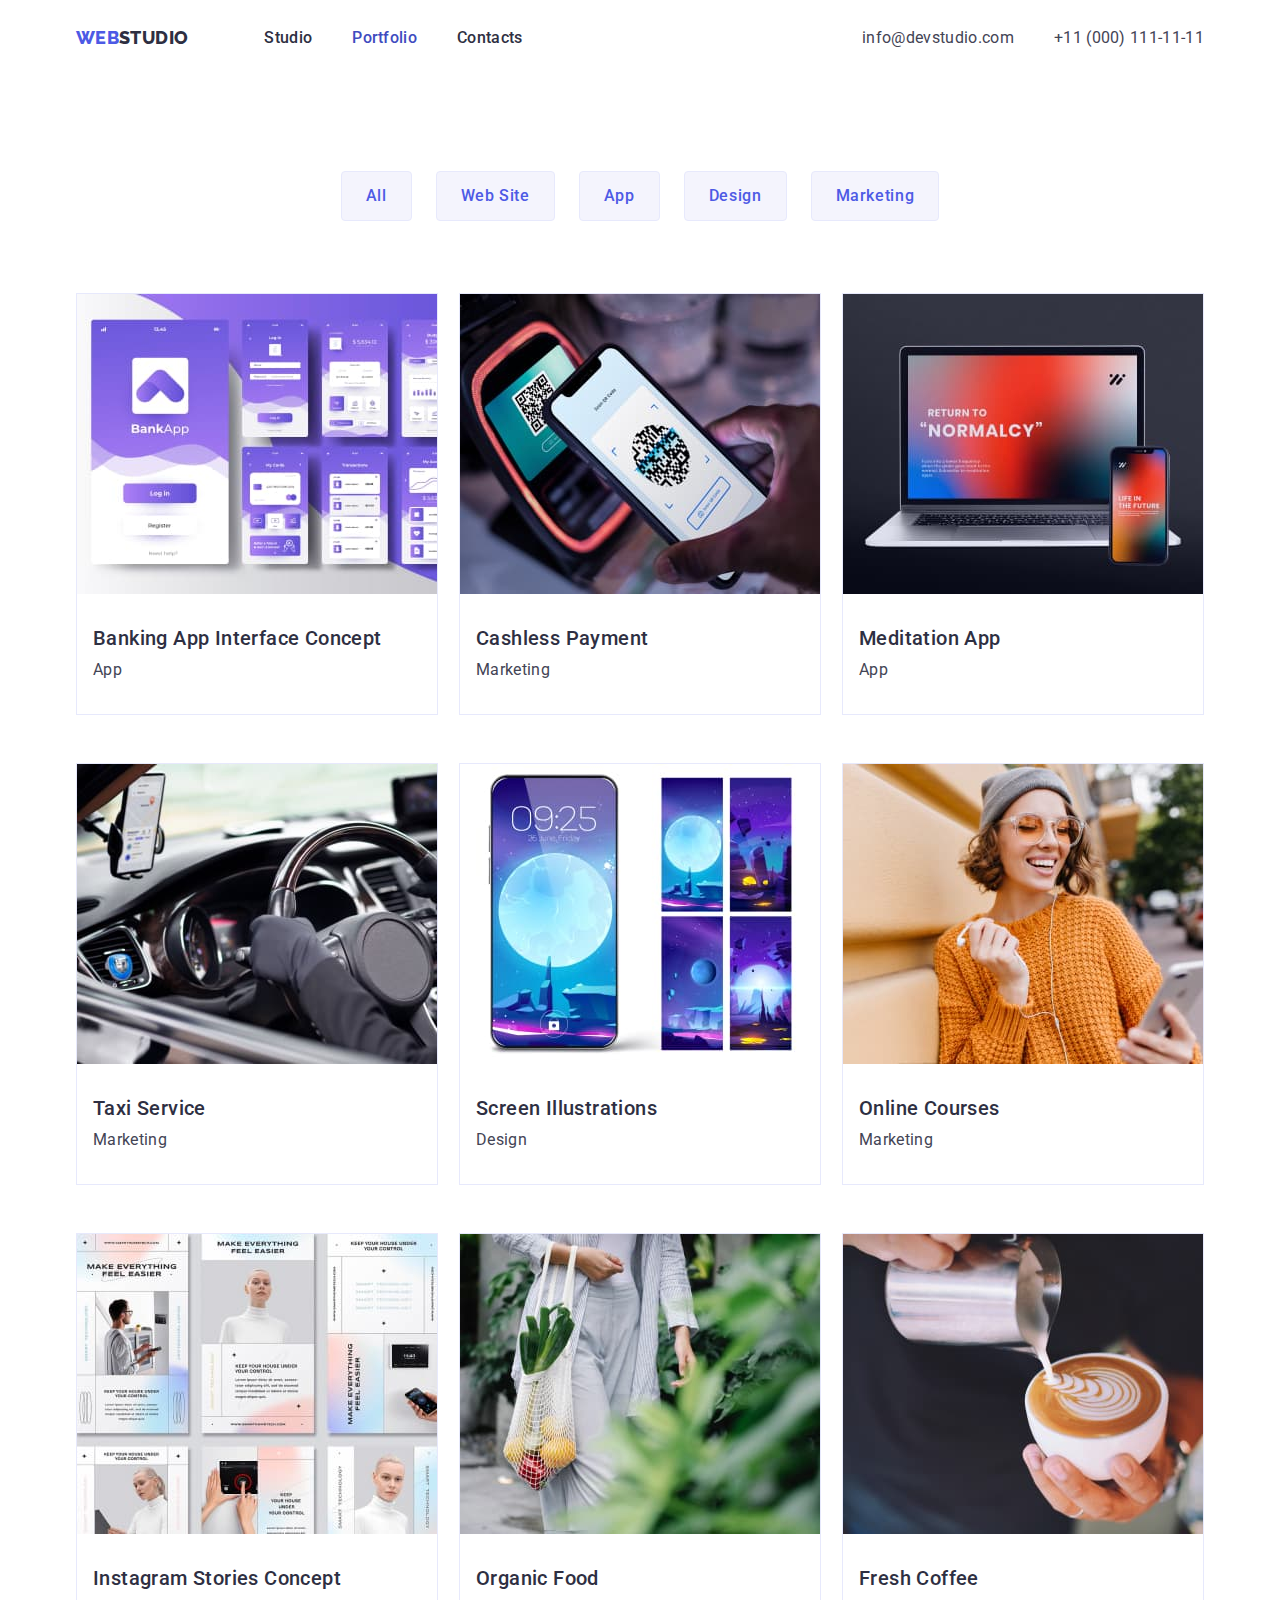
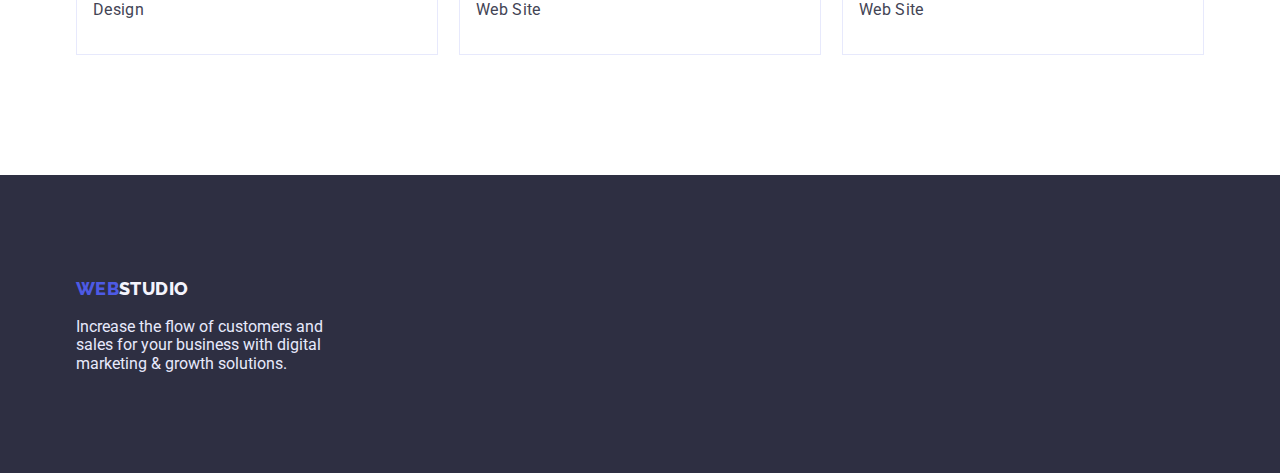
==== commit fa149550: "20.01.2023" ====
--- a/portfolio.html
+++ b/portfolio.html
@@ -218,7 +218,7 @@
 
     <footer class="page-footer">
       <div class="container">
-        <div class="footer-box">
+        <div class="footer-container">
           <!--Logo-->
           <a href="./index.html" class="link logo-part-one"
             >Web<span class="logo-part-two-footer">Studio</span></a
--- a/css/style.css
+++ b/css/style.css
@@ -82,10 +82,6 @@
     display: flex;
 }
 
-.menu-item:not(:last-child) {
-    margin-right: 40px;
-}
-
 .contact-link {
     color: var(--slate-color);
 }
@@ -95,7 +91,8 @@
     align-items: center;
 }
 
-.contact-item:not(:last-child) {
+.contact-item:not(:last-child),
+.menu-item:not(:last-child) {
     margin-right: 40px;
 }
 
@@ -145,12 +142,12 @@
     margin-top: 16px;
 }
 
-.footer-box {
+.footer-container {
     padding: 100px 0;
     width: 264px;
 }
 
-/*---Links---*/
+/* Links */
 .link {
     text-decoration: none;
     line-height: 1.5;
@@ -167,7 +164,7 @@
     margin-left: auto;
 }
 
-/*---Buttons---*/
+/* Buttons */
 .btn {
     cursor: pointer;
     font-weight: 500;
@@ -181,7 +178,7 @@
     background-color: var(--ocean-color);
 }
 
-/* Features section */
+/* Features Section */
 .features-card-items {
     display: flex;
     margin-top: 120px;
@@ -195,7 +192,7 @@
     margin-right: 24px;
 }
 
-/* Directions section - What Are We Doing */
+/* Directions Section - What Are We Doing */
 .direction-items {
     display: flex;
     /* margin-top: 72px;
@@ -206,9 +203,13 @@
     margin: 27px auto 120px;
 }
 
-/* Our Teams */
+/* Our Teams Section */
 .team {
     background-color: var(--cloud-color);
+}
+
+.team-container {
+    padding: 120px 0;
 }
 
 .team-card-items {
@@ -222,7 +223,7 @@
     border-radius: 0px 0px 4px 4px;
 }
 
-/* Portfolio */
+/* Portfolio Section */
 /* Filter */
 .filter-btn {
     color: var(--iris-color);
@@ -238,7 +239,6 @@
     box-shadow: 0px 3px 1px rgba(0, 0, 0, 0.1), 0px 2px 1px rgba(0, 0, 0, 0.08), 0px 2px 2px rgba(0, 0, 0, 0.12);
 }
 
-
 .filter-items {
     display: flex;
     flex-direction: row;
@@ -262,13 +262,13 @@
     border: 1px solid var(--cornflower-color);
 }
 
-/* ============================ */
-
-.portfolio-card-item:not(:last-child()) {
-    margin-right: 24px;
-}
-
-/* ============================ */
+.portfolio-card-item:nth-child(n + 4) {
+    margin-top: 48px;
+}
+
+.portfolio-card-item:not(:nth-child(3n)) {
+    margin-right: 21px;
+}
 
 /*---Cards---*/
 .card-wrapper {
@@ -297,7 +297,7 @@
     letter-spacing: 0.02em;
     text-transform: capitalize;
     text-align: center;
-    margin-top: 120px;
+    /* margin-top: 120px; */
 }
 
 /*--Sergey Korobka - Part hidden--*/
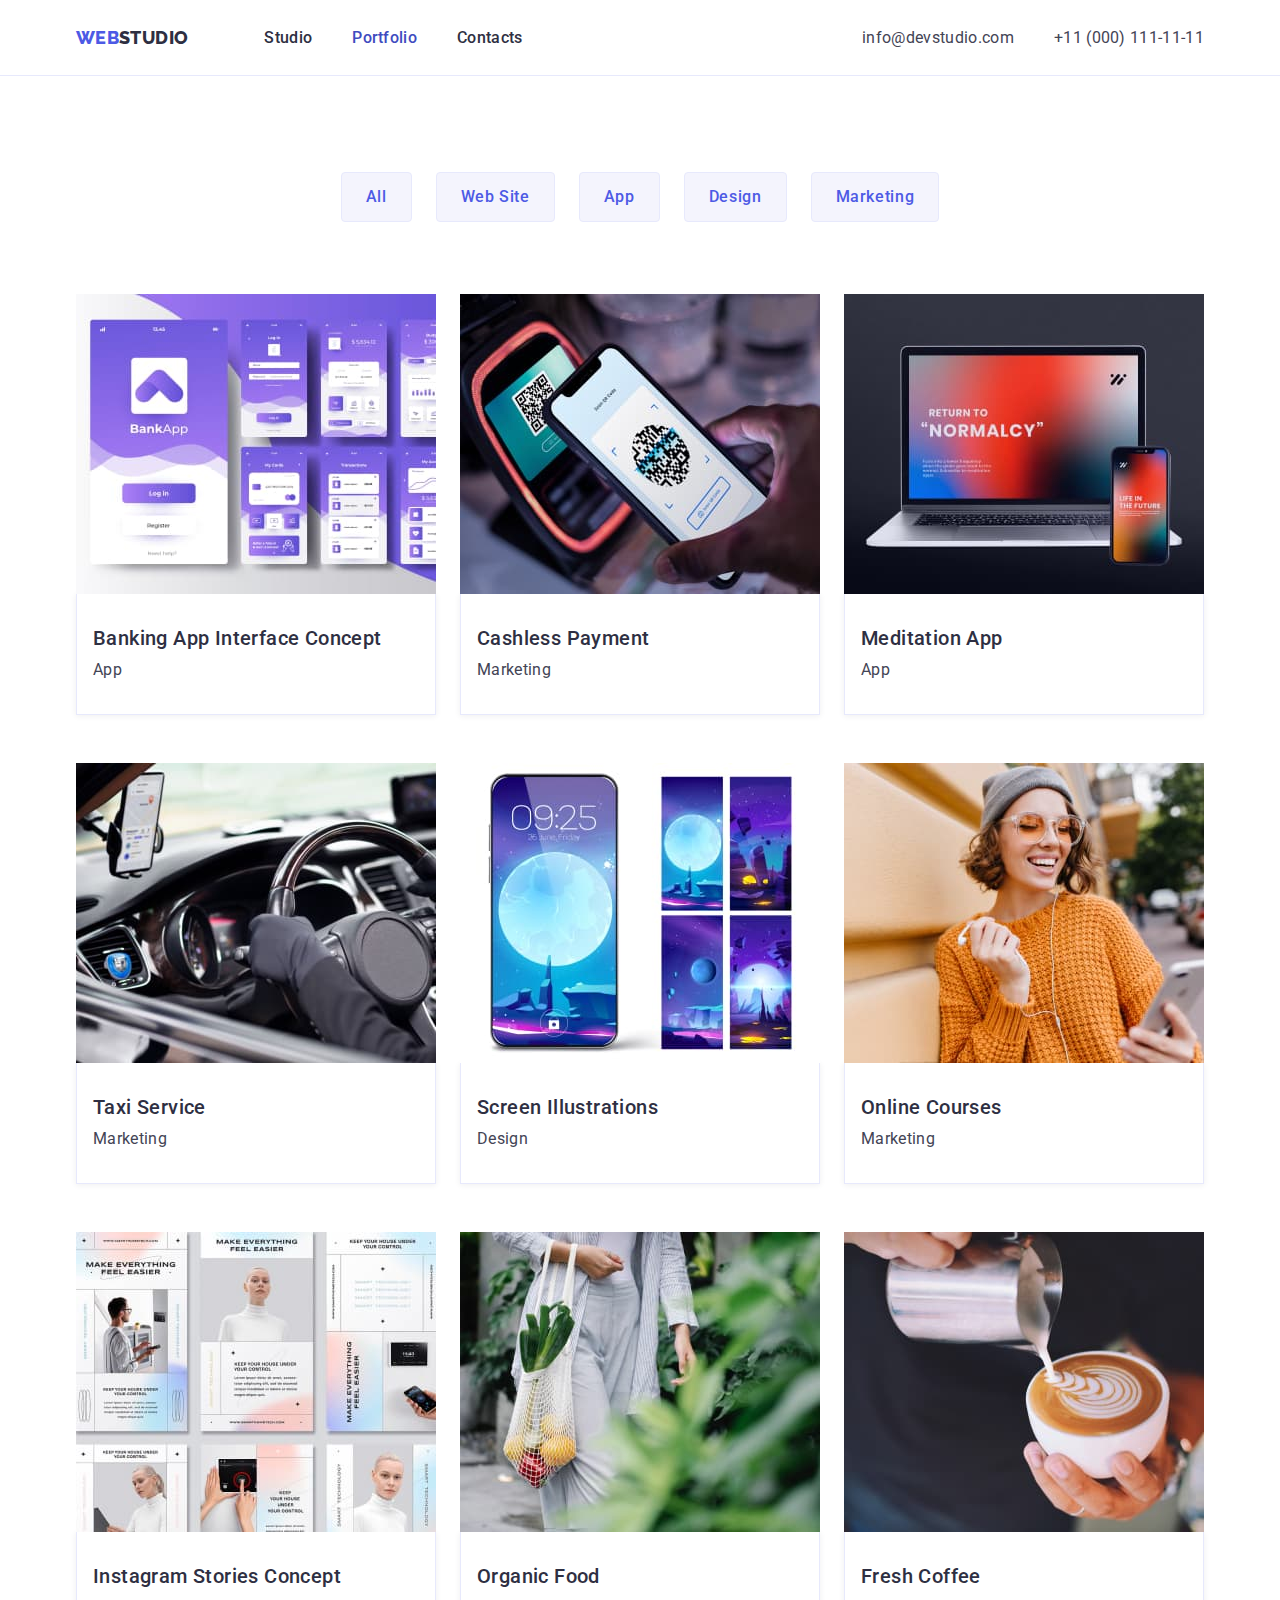
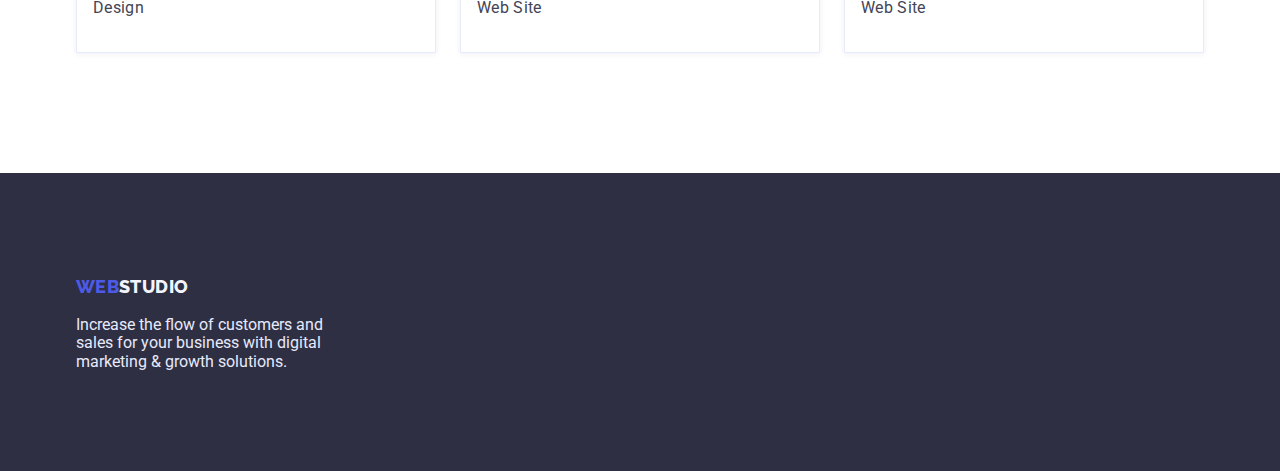
==== commit 45174f42: "21.01.2023" ====
--- a/portfolio.html
+++ b/portfolio.html
@@ -22,7 +22,7 @@
   </head>
 
   <body>
-    <header>
+    <header class="page-header">
       <div class="container navigation">
         <!--Navigation-->
         <nav class="menu">
@@ -71,147 +71,145 @@
       <!--Portfolio Cards-->
       <section class="portfolio">
         <div class="container">
-          <div class="border portfolio-wrapper">
-            <h1 class="visually-hidden">Portfolio Card</h1>
-            <!--Filters-->
-            <ul class="filter-items">
-              <li class="filter-item">
-                <button type="button" class="btn filter-btn">All</button>
-              </li>
-              <li class="filter-item">
-                <button type="button" class="btn filter-btn">Web Site</button>
-              </li>
-              <li class="filter-item">
-                <button type="button" class="btn filter-btn">App</button>
-              </li>
-              <li class="filter-item">
-                <button type="button" class="btn filter-btn">Design</button>
-              </li>
-              <li class="filter-item">
-                <button type="button" class="btn filter-btn">Marketing</button>
-              </li>
-            </ul>
-
-            <!--Portfolio Cards-->
-            <ul class="portfolio-card-items">
-              <li class="portfolio-card-item">
-                <img
-                  src="./images/projects/card-img1.jpg"
-                  alt="Banking App Interface Concept"
-                  width="360"
-                  height="300"
-                />
-                <div class="card-wrapper">
-                  <h2 class="card-title">Banking App Interface Concept</h2>
-                  <p class="card-descript">App</p>
-                </div>
-              </li>
-
-              <li class="portfolio-card-item">
-                <img
-                  src="./images/projects/card-img2.jpg"
-                  alt="Cashless Payment"
-                  width="360"
-                  height="300"
-                />
-                <div class="card-wrapper">
-                  <h2 class="card-title">Cashless Payment</h2>
-                  <p class="card-descript">Marketing</p>
-                </div>
-              </li>
-
-              <li class="portfolio-card-item">
-                <img
-                  src="./images/projects/card-img3.jpg"
-                  alt="Meditation App"
-                  width="360"
-                  height="300"
-                />
-                <div class="card-wrapper">
-                  <h2 class="card-title">Meditation App</h2>
-                  <p class="card-descript">App</p>
-                </div>
-              </li>
-
-              <li class="portfolio-card-item">
-                <img
-                  src="./images/projects/card-img4.jpg"
-                  alt="Taxi Service"
-                  width="360"
-                  height="300"
-                />
-                <div class="card-wrapper">
-                  <h2 class="card-title">Taxi Service</h2>
-                  <p class="card-descript">Marketing</p>
-                </div>
-              </li>
-
-              <li class="portfolio-card-item">
-                <img
-                  src="./images/projects/card-img5.jpg"
-                  alt="Screen Illustrations"
-                  width="360"
-                  height="300"
-                />
-                <div class="card-wrapper">
-                  <h2 class="card-title">Screen Illustrations</h2>
-                  <p class="card-descript">Design</p>
-                </div>
-              </li>
-
-              <li class="portfolio-card-item">
-                <img
-                  src="./images/projects/card-img6.jpg"
-                  alt="Online Courses"
-                  width="360"
-                  height="300"
-                />
-                <div class="card-wrapper">
-                  <h2 class="card-title">Online Courses</h2>
-                  <p class="card-descript">Marketing</p>
-                </div>
-              </li>
-
-              <li class="portfolio-card-item">
-                <img
-                  src="./images/projects/card-img7.jpg"
-                  alt="Instagram Stories Concept"
-                  width="360"
-                  height="300"
-                />
-                <div class="card-wrapper">
-                  <h2 class="card-title">Instagram Stories Concept</h2>
-                  <p class="card-descript">Design</p>
-                </div>
-              </li>
-
-              <li class="portfolio-card-item">
-                <img
-                  src="./images/projects/card-img8.jpg"
-                  alt="Organic Food"
-                  width="360"
-                  height="300"
-                />
-                <div class="card-wrapper">
-                  <h2 class="card-title">Organic Food</h2>
-                  <p class="card-descript">Web Site</p>
-                </div>
-              </li>
-
-              <li class="portfolio-card-item">
-                <img
-                  src="./images/projects/card-img9.jpg"
-                  alt="Fresh Coffee"
-                  width="360"
-                  height="300"
-                />
-                <div class="card-wrapper">
-                  <h2 class="card-title">Fresh Coffee</h2>
-                  <p class="card-descript">Web Site</p>
-                </div>
-              </li>
-            </ul>
-          </div>
+          <h1 class="visually-hidden">Portfolio Card</h1>
+          <!--Filters-->
+          <ul class="filter-items">
+            <li class="filter-item">
+              <button type="button" class="btn filter-btn">All</button>
+            </li>
+            <li class="filter-item">
+              <button type="button" class="btn filter-btn">Web Site</button>
+            </li>
+            <li class="filter-item">
+              <button type="button" class="btn filter-btn">App</button>
+            </li>
+            <li class="filter-item">
+              <button type="button" class="btn filter-btn">Design</button>
+            </li>
+            <li class="filter-item">
+              <button type="button" class="btn filter-btn">Marketing</button>
+            </li>
+          </ul>
+
+          <!--Portfolio Cards-->
+          <ul class="portfolio-card-items">
+            <li class="portfolio-card-item">
+              <img
+                src="./images/projects/card-img1.jpg"
+                alt="Banking App Interface Concept"
+                width="360"
+                height="300"
+              />
+              <div class="card-wrapper">
+                <h2 class="card-title">Banking App Interface Concept</h2>
+                <p class="card-descript">App</p>
+              </div>
+            </li>
+
+            <li class="portfolio-card-item">
+              <img
+                src="./images/projects/card-img2.jpg"
+                alt="Cashless Payment"
+                width="360"
+                height="300"
+              />
+              <div class="card-wrapper">
+                <h2 class="card-title">Cashless Payment</h2>
+                <p class="card-descript">Marketing</p>
+              </div>
+            </li>
+
+            <li class="portfolio-card-item">
+              <img
+                src="./images/projects/card-img3.jpg"
+                alt="Meditation App"
+                width="360"
+                height="300"
+              />
+              <div class="card-wrapper">
+                <h2 class="card-title">Meditation App</h2>
+                <p class="card-descript">App</p>
+              </div>
+            </li>
+
+            <li class="portfolio-card-item">
+              <img
+                src="./images/projects/card-img4.jpg"
+                alt="Taxi Service"
+                width="360"
+                height="300"
+              />
+              <div class="card-wrapper">
+                <h2 class="card-title">Taxi Service</h2>
+                <p class="card-descript">Marketing</p>
+              </div>
+            </li>
+
+            <li class="portfolio-card-item">
+              <img
+                src="./images/projects/card-img5.jpg"
+                alt="Screen Illustrations"
+                width="360"
+                height="300"
+              />
+              <div class="card-wrapper">
+                <h2 class="card-title">Screen Illustrations</h2>
+                <p class="card-descript">Design</p>
+              </div>
+            </li>
+
+            <li class="portfolio-card-item">
+              <img
+                src="./images/projects/card-img6.jpg"
+                alt="Online Courses"
+                width="360"
+                height="300"
+              />
+              <div class="card-wrapper">
+                <h2 class="card-title">Online Courses</h2>
+                <p class="card-descript">Marketing</p>
+              </div>
+            </li>
+
+            <li class="portfolio-card-item">
+              <img
+                src="./images/projects/card-img7.jpg"
+                alt="Instagram Stories Concept"
+                width="360"
+                height="300"
+              />
+              <div class="card-wrapper">
+                <h2 class="card-title">Instagram Stories Concept</h2>
+                <p class="card-descript">Design</p>
+              </div>
+            </li>
+
+            <li class="portfolio-card-item">
+              <img
+                src="./images/projects/card-img8.jpg"
+                alt="Organic Food"
+                width="360"
+                height="300"
+              />
+              <div class="card-wrapper">
+                <h2 class="card-title">Organic Food</h2>
+                <p class="card-descript">Web Site</p>
+              </div>
+            </li>
+
+            <li class="portfolio-card-item">
+              <img
+                src="./images/projects/card-img9.jpg"
+                alt="Fresh Coffee"
+                width="360"
+                height="300"
+              />
+              <div class="card-wrapper">
+                <h2 class="card-title">Fresh Coffee</h2>
+                <p class="card-descript">Web Site</p>
+              </div>
+            </li>
+          </ul>
         </div>
       </section>
     </main>
--- a/css/style.css
+++ b/css/style.css
@@ -55,12 +55,16 @@
     color: var(--cloud-color);
 }
 
+.page-header {
+    padding-top: 24px;
+    padding-bottom: 24px;
+    border-bottom: 1px solid var(--cornflower-color);
+}
+
 /* Navigation */
 .navigation {
     display: flex;
     align-items: center;
-    padding-top: 24px;
-    padding-bottom: 24px;
 }
 
 .nav-link {
@@ -125,7 +129,7 @@
     background-color: var(--iris-color);
     box-shadow: 0px 4px 4px rgba(0, 0, 0, 0.15);
     padding: 16px 32px;
-    margin-top: 24px;
+    margin-top: 48px;
     margin-left: auto;
     margin-right: auto;
     display: block;
@@ -181,8 +185,12 @@
 /* Features Section */
 .features-card-items {
     display: flex;
-    margin-top: 120px;
-    margin-bottom: 120px;
+    flex-wrap: wrap;
+    justify-content: center;
+}
+
+.features-card-item {
+    width: 264px;
 }
 
 .features-card-item:not(:last-child),
@@ -195,12 +203,9 @@
 /* Directions Section - What Are We Doing */
 .direction-items {
     display: flex;
-    /* margin-top: 72px;
-    margin-bottom: 120px; */
-    /* margin-bottom: 120px; */
-    /* margin-left: auto;
-    margin-right: auto; */
-    margin: 27px auto 120px;
+    flex-wrap: wrap;
+    justify-content: center;
+    margin: 72px auto 120px;
 }
 
 /* Our Teams Section */
@@ -226,6 +231,7 @@
 /* Portfolio Section */
 /* Filter */
 .filter-btn {
+    font-size: 16px;
     color: var(--iris-color);
     background-color: var(--cloud-color);
     border: 1px solid var(--cornflower-color);
@@ -241,25 +247,30 @@
 
 .filter-items {
     display: flex;
-    flex-direction: row;
-    align-items: flex-start;
-    justify-content: center;
-}
-
-.portfolio-wrapper {
+    flex-wrap: wrap;
+    justify-content: center;
+}
+
+.portfolio {
     padding-top: 96px;
     padding-bottom: 120px;
 }
 
+/* .portfolio-wrapper {
+    padding-top: 96px;
+    padding-bottom: 120px;
+} */
+
 .portfolio-card-items {
     display: flex;
     flex-wrap: wrap;
+    justify-content: center;
     margin-top: 72px;
 }
 
 .portfolio-card-item {
     background-color: var(--body-background-color);
-    border: 1px solid var(--cornflower-color);
+    /* border: 1px solid var(--cornflower-color); */
 }
 
 .portfolio-card-item:nth-child(n + 4) {
@@ -267,12 +278,16 @@
 }
 
 .portfolio-card-item:not(:nth-child(3n)) {
-    margin-right: 21px;
+    margin-right: 24px;
 }
 
 /*---Cards---*/
 .card-wrapper {
     padding: 32px 16px;
+    border: 1px solid var(--cornflower-color);
+    background-color: var(--body-background-color);
+    border-top-style: none;
+    box-shadow: 0px 1px 6px rgb(46 47 66 / 8%);
 }
 
 .card-title {
@@ -297,7 +312,6 @@
     letter-spacing: 0.02em;
     text-transform: capitalize;
     text-align: center;
-    /* margin-top: 120px; */
 }
 
 /*--Sergey Korobka - Part hidden--*/
@@ -325,4 +339,13 @@
 
 .text-center {
     text-align: center;
-}+}
+
+.section-set {
+    padding: 120px 0;
+}
+
+/* TEMP */
+/* section {
+    border: 1px solid red;
+} */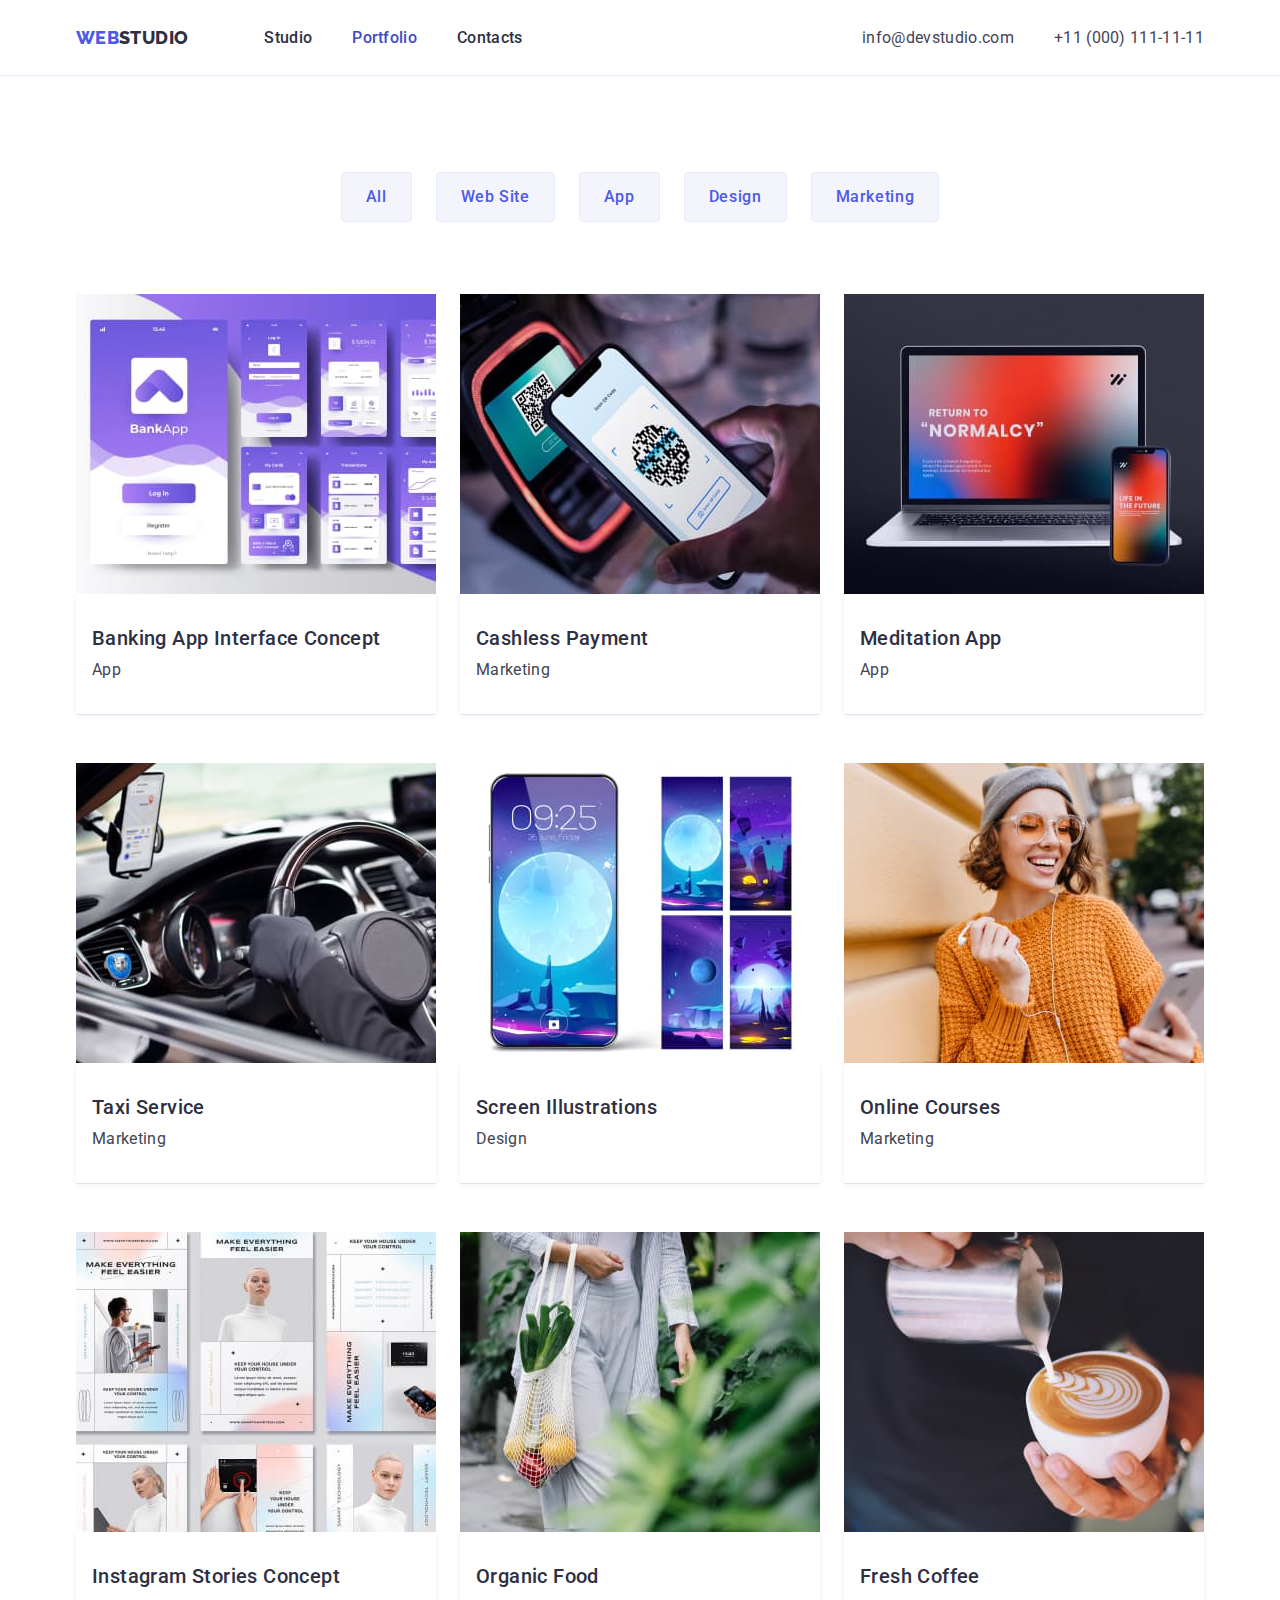
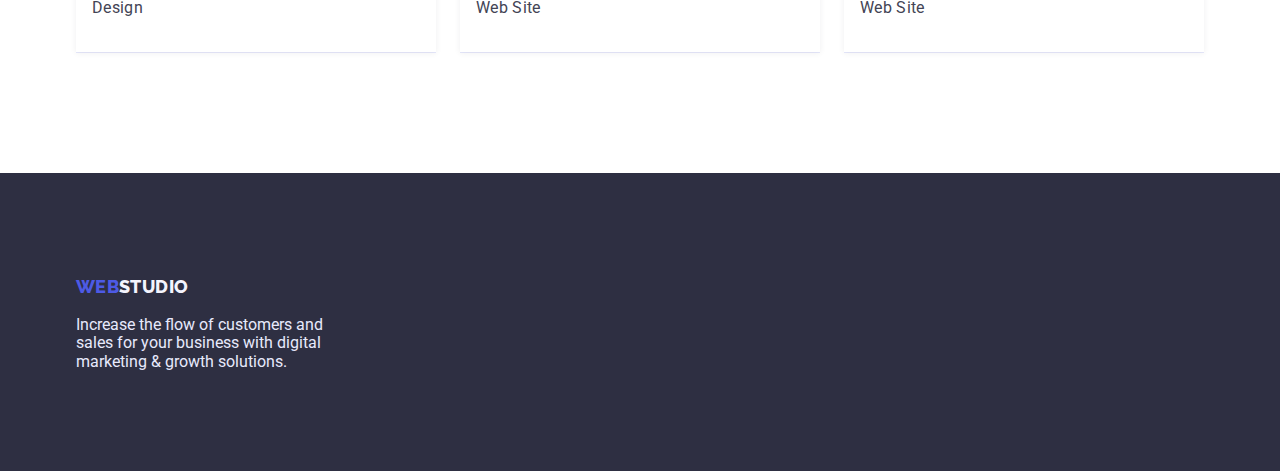
==== commit bad62876: "21.01.2023" ====
--- a/portfolio.html
+++ b/portfolio.html
@@ -94,120 +94,138 @@
           <!--Portfolio Cards-->
           <ul class="portfolio-card-items">
             <li class="portfolio-card-item">
-              <img
-                src="./images/projects/card-img1.jpg"
-                alt="Banking App Interface Concept"
-                width="360"
-                height="300"
-              />
-              <div class="card-wrapper">
-                <h2 class="card-title">Banking App Interface Concept</h2>
-                <p class="card-descript">App</p>
-              </div>
-            </li>
-
-            <li class="portfolio-card-item">
-              <img
-                src="./images/projects/card-img2.jpg"
-                alt="Cashless Payment"
-                width="360"
-                height="300"
-              />
-              <div class="card-wrapper">
-                <h2 class="card-title">Cashless Payment</h2>
-                <p class="card-descript">Marketing</p>
-              </div>
-            </li>
-
-            <li class="portfolio-card-item">
-              <img
-                src="./images/projects/card-img3.jpg"
-                alt="Meditation App"
-                width="360"
-                height="300"
-              />
-              <div class="card-wrapper">
-                <h2 class="card-title">Meditation App</h2>
-                <p class="card-descript">App</p>
-              </div>
-            </li>
-
-            <li class="portfolio-card-item">
-              <img
-                src="./images/projects/card-img4.jpg"
-                alt="Taxi Service"
-                width="360"
-                height="300"
-              />
-              <div class="card-wrapper">
-                <h2 class="card-title">Taxi Service</h2>
-                <p class="card-descript">Marketing</p>
-              </div>
-            </li>
-
-            <li class="portfolio-card-item">
-              <img
-                src="./images/projects/card-img5.jpg"
-                alt="Screen Illustrations"
-                width="360"
-                height="300"
-              />
-              <div class="card-wrapper">
-                <h2 class="card-title">Screen Illustrations</h2>
-                <p class="card-descript">Design</p>
-              </div>
-            </li>
-
-            <li class="portfolio-card-item">
-              <img
-                src="./images/projects/card-img6.jpg"
-                alt="Online Courses"
-                width="360"
-                height="300"
-              />
-              <div class="card-wrapper">
-                <h2 class="card-title">Online Courses</h2>
-                <p class="card-descript">Marketing</p>
-              </div>
-            </li>
-
-            <li class="portfolio-card-item">
-              <img
-                src="./images/projects/card-img7.jpg"
-                alt="Instagram Stories Concept"
-                width="360"
-                height="300"
-              />
-              <div class="card-wrapper">
-                <h2 class="card-title">Instagram Stories Concept</h2>
-                <p class="card-descript">Design</p>
-              </div>
-            </li>
-
-            <li class="portfolio-card-item">
-              <img
-                src="./images/projects/card-img8.jpg"
-                alt="Organic Food"
-                width="360"
-                height="300"
-              />
-              <div class="card-wrapper">
-                <h2 class="card-title">Organic Food</h2>
-                <p class="card-descript">Web Site</p>
-              </div>
-            </li>
-
-            <li class="portfolio-card-item">
-              <img
-                src="./images/projects/card-img9.jpg"
-                alt="Fresh Coffee"
-                width="360"
-                height="300"
-              />
-              <div class="card-wrapper">
-                <h2 class="card-title">Fresh Coffee</h2>
-                <p class="card-descript">Web Site</p>
-              </div>
+              <a href="#" class="link portfolio-card-link">
+                <img
+                  src="./images/projects/card-img1.jpg"
+                  alt="Banking App Interface Concept"
+                  width="360"
+                  height="300"
+                />
+                <div class="card-wrapper">
+                  <h2 class="card-title portfolio-title-link">Banking App Interface Concept</h2>
+                  <p class="card-descript">App</p>
+                </div>
+              </a>
+            </li>
+
+            <li class="portfolio-card-item">
+              <a href="#" class="link portfolio-card-link">
+                <img
+                  src="./images/projects/card-img2.jpg"
+                  alt="Cashless Payment"
+                  width="360"
+                  height="300"
+                />
+                <div class="card-wrapper">
+                  <h2 class="card-title portfolio-title-link">Cashless Payment</h2>
+                  <p class="card-descript">Marketing</p>
+                </div>
+              </a>
+            </li>
+
+            <li class="link portfolio-card-item">
+              <a href="#" class="link portfolio-card-link">
+                <img
+                  src="./images/projects/card-img3.jpg"
+                  alt="Meditation App"
+                  width="360"
+                  height="300"
+                />
+                <div class="card-wrapper">
+                  <h2 class="card-title portfolio-title-link">Meditation App</h2>
+                  <p class="card-descript">App</p>
+                </div>
+              </a>
+            </li>
+
+            <li class="portfolio-card-item">
+              <a href="#" class="link portfolio-card-link">
+                <img
+                  src="./images/projects/card-img4.jpg"
+                  alt="Taxi Service"
+                  width="360"
+                  height="300"
+                />
+                <div class="card-wrapper">
+                  <h2 class="card-title portfolio-title-link">Taxi Service</h2>
+                  <p class="card-descript">Marketing</p>
+                </div>
+              </a>
+            </li>
+
+            <li class="portfolio-card-item">
+              <a href="#" class="link portfolio-card-link">
+                <img
+                  src="./images/projects/card-img5.jpg"
+                  alt="Screen Illustrations"
+                  width="360"
+                  height="300"
+                />
+                <div class="card-wrapper">
+                  <h2 class="card-title portfolio-title-link">Screen Illustrations</h2>
+                  <p class="card-descript">Design</p>
+                </div>
+              </a>
+            </li>
+
+            <li class="portfolio-card-item">
+              <a href="#" class="link portfolio-card-link">
+                <img
+                  src="./images/projects/card-img6.jpg"
+                  alt="Online Courses"
+                  width="360"
+                  height="300"
+                />
+                <div class="card-wrapper">
+                  <h2 class="card-title portfolio-title-link">Online Courses</h2>
+                  <p class="card-descript">Marketing</p>
+                </div>
+              </a>
+            </li>
+
+            <li class="portfolio-card-item">
+              <a href="#" class="link portfolio-card-link">
+                <img
+                  src="./images/projects/card-img7.jpg"
+                  alt="Instagram Stories Concept"
+                  width="360"
+                  height="300"
+                />
+                <div class="card-wrapper">
+                  <h2 class="card-title portfolio-title-link">Instagram Stories Concept</h2>
+                  <p class="card-descript">Design</p>
+                </div>
+              </a>
+            </li>
+
+            <li class="portfolio-card-item">
+              <a href="#" class="link portfolio-card-link">
+                <img
+                  src="./images/projects/card-img8.jpg"
+                  alt="Organic Food"
+                  width="360"
+                  height="300"
+                />
+                <div class="card-wrapper">
+                  <h2 class="card-title portfolio-title-link">Organic Food</h2>
+                  <p class="card-descript">Web Site</p>
+                </div>
+              </a>
+            </li>
+
+            <li class="portfolio-card-item">
+              <a href="#" class="link portfolio-card-link">
+                <img
+                  src="./images/projects/card-img9.jpg"
+                  alt="Fresh Coffee"
+                  width="360"
+                  height="300"
+                />
+                <div class="card-wrapper">
+                  <h2 class="card-title portfolio-title-link">Fresh Coffee</h2>
+                  <p class="card-descript">Web Site</p>
+                </div>
+              </a>
             </li>
           </ul>
         </div>
--- a/css/style.css
+++ b/css/style.css
@@ -95,9 +95,9 @@
     align-items: center;
 }
 
-.contact-item:not(:last-child),
-.menu-item:not(:last-child) {
-    margin-right: 40px;
+.contact-items,
+.menu-items {
+    gap: 40px;
 }
 
 /* Studio Page Header */
@@ -109,7 +109,7 @@
 
 .studio-page-header-content {
     width: 496px;
-    justify-content: center;
+    /* justify-content: center; */
     margin-left: auto;
     margin-right: auto;
 }
@@ -121,6 +121,52 @@
     letter-spacing: 0.02em;
     color: var(--body-background-color);
     text-align: center;
+}
+
+/* Footer */
+.page-footer {
+    background-color: var(--navy-blue-color);
+}
+
+.footer-descript {
+    color: var(--cornflower-color);
+    margin-top: 16px;
+}
+
+.footer-container {
+    padding: 100px 0;
+    width: 264px;
+}
+
+/* Links */
+.link {
+    text-decoration: none;
+    line-height: 1.5;
+    letter-spacing: 0.02em;
+}
+
+.link:hover,
+.link:focus {
+    color: var(--ocean-color);
+}
+
+.contacts {
+    font-style: normal;
+    margin-left: auto;
+}
+
+/* Buttons */
+.btn {
+    cursor: pointer;
+    font-weight: 500;
+    line-height: 1.5;
+    letter-spacing: 0.04em;
+    border-radius: 4px;
+}
+
+.page-header-btn:hover,
+.page-header-btn:focus {
+    background-color: var(--ocean-color);
 }
 
 .page-header-btn {
@@ -136,52 +182,6 @@
     border: none;
 }
 
-/* Footer */
-.page-footer {
-    background-color: var(--navy-blue-color);
-}
-
-.footer-descript {
-    color: var(--cornflower-color);
-    margin-top: 16px;
-}
-
-.footer-container {
-    padding: 100px 0;
-    width: 264px;
-}
-
-/* Links */
-.link {
-    text-decoration: none;
-    line-height: 1.5;
-    letter-spacing: 0.02em;
-}
-
-.link:hover,
-.link:focus {
-    color: var(--ocean-color);
-}
-
-.contacts {
-    font-style: normal;
-    margin-left: auto;
-}
-
-/* Buttons */
-.btn {
-    cursor: pointer;
-    font-weight: 500;
-    line-height: 1.5;
-    letter-spacing: 0.04em;
-    border-radius: 4px;
-}
-
-.page-header-btn:hover,
-.page-header-btn:focus {
-    background-color: var(--ocean-color);
-}
-
 /* Features Section */
 .features-card-items {
     display: flex;
@@ -193,11 +193,11 @@
     width: 264px;
 }
 
-.features-card-item:not(:last-child),
-.direction-item:not(:last-child),
-.team-card-item:not(:last-child),
-.filter-item:not(:last-child) {
-    margin-right: 24px;
+.features-card-items,
+.direction-items,
+.team-card-items,
+.filter-items {
+    gap: 24px;
 }
 
 /* Directions Section - What Are We Doing */
@@ -206,6 +206,10 @@
     flex-wrap: wrap;
     justify-content: center;
     margin: 72px auto 120px;
+}
+
+.direction-item {
+    flex-basis: calc((100% - 2 * 24px) / 3);
 }
 
 /* Our Teams Section */
@@ -213,19 +217,17 @@
     background-color: var(--cloud-color);
 }
 
-.team-container {
-    padding: 120px 0;
-}
-
 .team-card-items {
     display: flex;
+    flex-wrap: wrap;
+    justify-content: center;
     margin-top: 72px;
-    margin-bottom: 120px;
 }
 
 .team-card-item {
     box-shadow: 0px 1px 6px rgba(46, 47, 66, 0.08), 0px 1px 1px rgba(46, 47, 66, 0.16), 0px 2px 1px rgba(46, 47, 66, 0.08);
     border-radius: 0px 0px 4px 4px;
+    flex-basis: calc((100% - 3 * 24px) / 4);
 }
 
 /* Portfolio Section */
@@ -256,37 +258,34 @@
     padding-bottom: 120px;
 }
 
-/* .portfolio-wrapper {
-    padding-top: 96px;
-    padding-bottom: 120px;
-} */
-
 .portfolio-card-items {
     display: flex;
     flex-wrap: wrap;
     justify-content: center;
     margin-top: 72px;
+    gap: 48px 24px;
 }
 
 .portfolio-card-item {
     background-color: var(--body-background-color);
-    /* border: 1px solid var(--cornflower-color); */
-}
-
-.portfolio-card-item:nth-child(n + 4) {
-    margin-top: 48px;
-}
-
-.portfolio-card-item:not(:nth-child(3n)) {
-    margin-right: 24px;
+    flex-basis: calc((100% - 2 * 24px) / 3);
+    border-bottom: 1px solid var(--cornflower-color);
+}
+
+.portfolio-card-link {
+    display: block;
+    width: 100%;
+    height: 100%;
+}
+
+.portfolio-title-link {
+    color: var(--navy-blue-color);
 }
 
 /*---Cards---*/
 .card-wrapper {
     padding: 32px 16px;
-    border: 1px solid var(--cornflower-color);
     background-color: var(--body-background-color);
-    border-top-style: none;
     box-shadow: 0px 1px 6px rgb(46 47 66 / 8%);
 }
 
@@ -341,11 +340,7 @@
     text-align: center;
 }
 
-.section-set {
-    padding: 120px 0;
-}
-
-/* TEMP */
-/* section {
-    border: 1px solid red;
-} */+.section {
+    padding-top: 120px;
+    padding-bottom: 120px;
+}
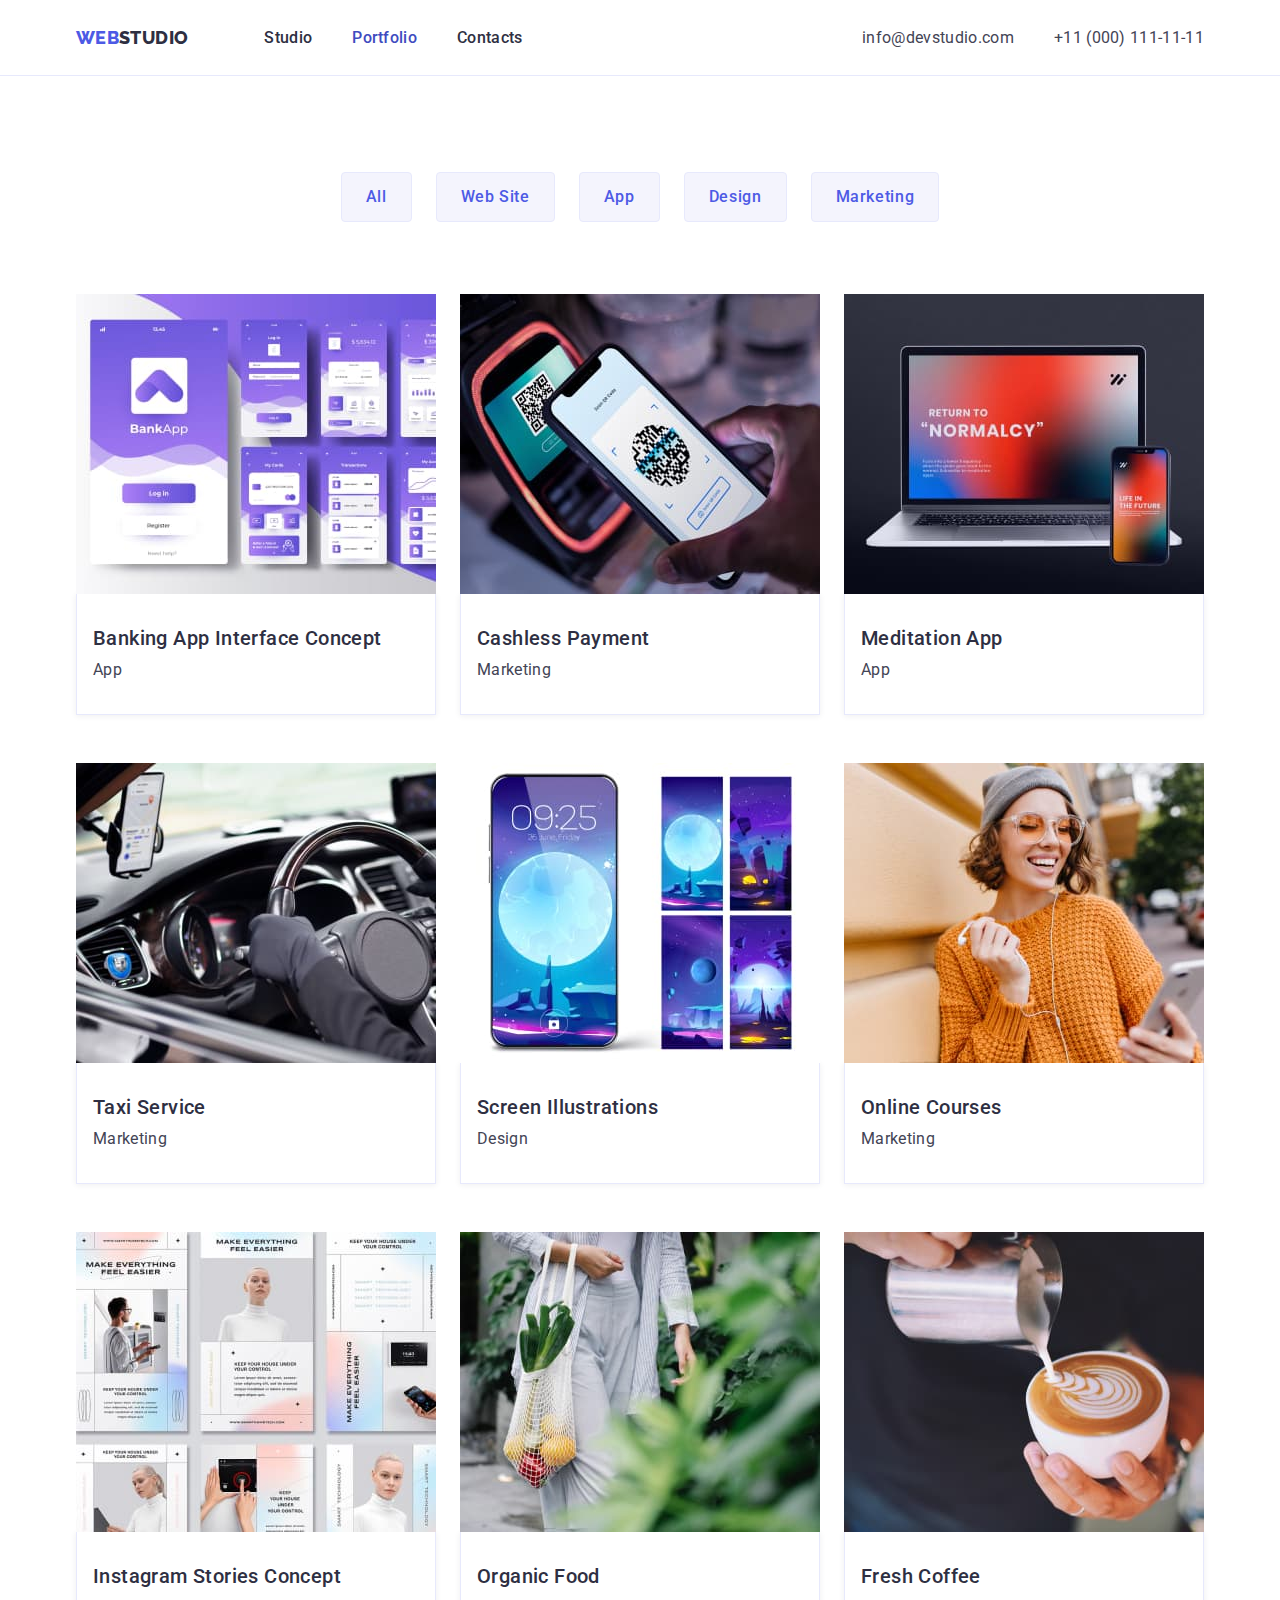
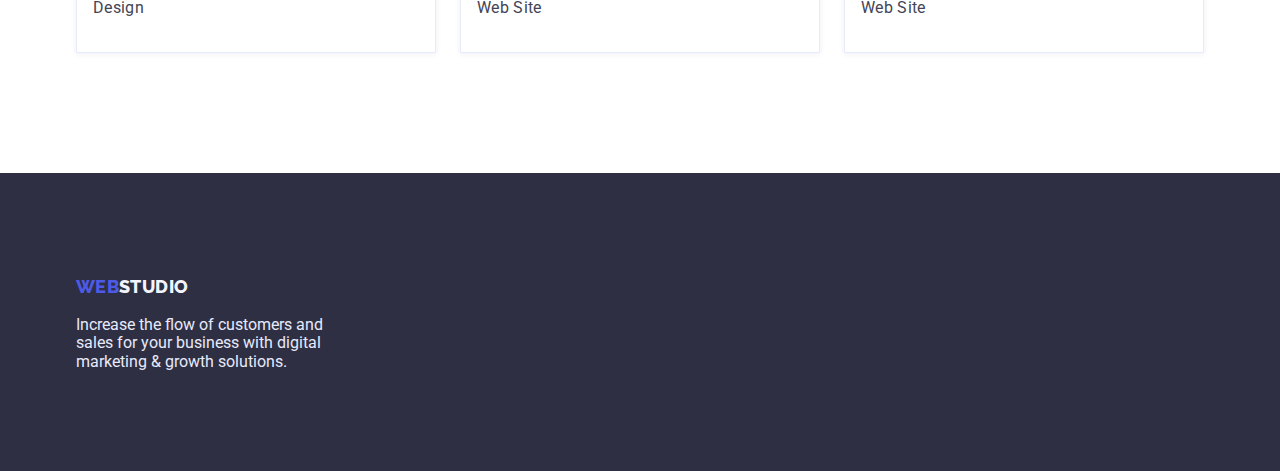
==== commit defd409d: "22.01.2023" ====
--- a/portfolio.html
+++ b/portfolio.html
@@ -101,7 +101,7 @@
                   width="360"
                   height="300"
                 />
-                <div class="card-wrapper">
+                <div class="card-wrapper portfolio-card-border">
                   <h2 class="card-title portfolio-title-link">Banking App Interface Concept</h2>
                   <p class="card-descript">App</p>
                 </div>
@@ -116,7 +116,7 @@
                   width="360"
                   height="300"
                 />
-                <div class="card-wrapper">
+                <div class="card-wrapper portfolio-card-border">
                   <h2 class="card-title portfolio-title-link">Cashless Payment</h2>
                   <p class="card-descript">Marketing</p>
                 </div>
@@ -131,7 +131,7 @@
                   width="360"
                   height="300"
                 />
-                <div class="card-wrapper">
+                <div class="card-wrapper portfolio-card-border">
                   <h2 class="card-title portfolio-title-link">Meditation App</h2>
                   <p class="card-descript">App</p>
                 </div>
@@ -146,7 +146,7 @@
                   width="360"
                   height="300"
                 />
-                <div class="card-wrapper">
+                <div class="card-wrapper portfolio-card-border">
                   <h2 class="card-title portfolio-title-link">Taxi Service</h2>
                   <p class="card-descript">Marketing</p>
                 </div>
@@ -161,7 +161,7 @@
                   width="360"
                   height="300"
                 />
-                <div class="card-wrapper">
+                <div class="card-wrapper portfolio-card-border">
                   <h2 class="card-title portfolio-title-link">Screen Illustrations</h2>
                   <p class="card-descript">Design</p>
                 </div>
@@ -176,7 +176,7 @@
                   width="360"
                   height="300"
                 />
-                <div class="card-wrapper">
+                <div class="card-wrapper portfolio-card-border">
                   <h2 class="card-title portfolio-title-link">Online Courses</h2>
                   <p class="card-descript">Marketing</p>
                 </div>
@@ -191,7 +191,7 @@
                   width="360"
                   height="300"
                 />
-                <div class="card-wrapper">
+                <div class="card-wrapper portfolio-card-border">
                   <h2 class="card-title portfolio-title-link">Instagram Stories Concept</h2>
                   <p class="card-descript">Design</p>
                 </div>
@@ -206,7 +206,7 @@
                   width="360"
                   height="300"
                 />
-                <div class="card-wrapper">
+                <div class="card-wrapper portfolio-card-border">
                   <h2 class="card-title portfolio-title-link">Organic Food</h2>
                   <p class="card-descript">Web Site</p>
                 </div>
@@ -221,7 +221,7 @@
                   width="360"
                   height="300"
                 />
-                <div class="card-wrapper">
+                <div class="card-wrapper portfolio-card-border">
                   <h2 class="card-title portfolio-title-link">Fresh Coffee</h2>
                   <p class="card-descript">Web Site</p>
                 </div>
--- a/css/style.css
+++ b/css/style.css
@@ -10,7 +10,6 @@
 
 body {
     font-family: Roboto, sans-serif;
-    /* font-size: 16px; */
     color: var(--navy-blue-color);
     background-color: var(--body-background-color);
 }
@@ -27,7 +26,6 @@
     margin-top: 0;
     margin-bottom: 0;
     padding-left: 0;
-
     list-style: none;
 }
 
@@ -109,7 +107,6 @@
 
 .studio-page-header-content {
     width: 496px;
-    /* justify-content: center; */
     margin-left: auto;
     margin-right: auto;
 }
@@ -126,6 +123,8 @@
 /* Footer */
 .page-footer {
     background-color: var(--navy-blue-color);
+    padding-top: 100px;
+    padding-bottom: 100px;
 }
 
 .footer-descript {
@@ -134,7 +133,6 @@
 }
 
 .footer-container {
-    padding: 100px 0;
     width: 264px;
 }
 
@@ -201,11 +199,15 @@
 }
 
 /* Directions Section - What Are We Doing */
+.directions {
+    padding-bottom: 120px;
+}
+
 .direction-items {
     display: flex;
     flex-wrap: wrap;
     justify-content: center;
-    margin: 72px auto 120px;
+    margin-top: 72px;
 }
 
 .direction-item {
@@ -269,7 +271,6 @@
 .portfolio-card-item {
     background-color: var(--body-background-color);
     flex-basis: calc((100% - 2 * 24px) / 3);
-    border-bottom: 1px solid var(--cornflower-color);
 }
 
 .portfolio-card-link {
@@ -280,6 +281,11 @@
 
 .portfolio-title-link {
     color: var(--navy-blue-color);
+}
+
+.portfolio-card-border {
+    border: 1px solid var(--cornflower-color);
+    border-top: none;
 }
 
 /*---Cards---*/
